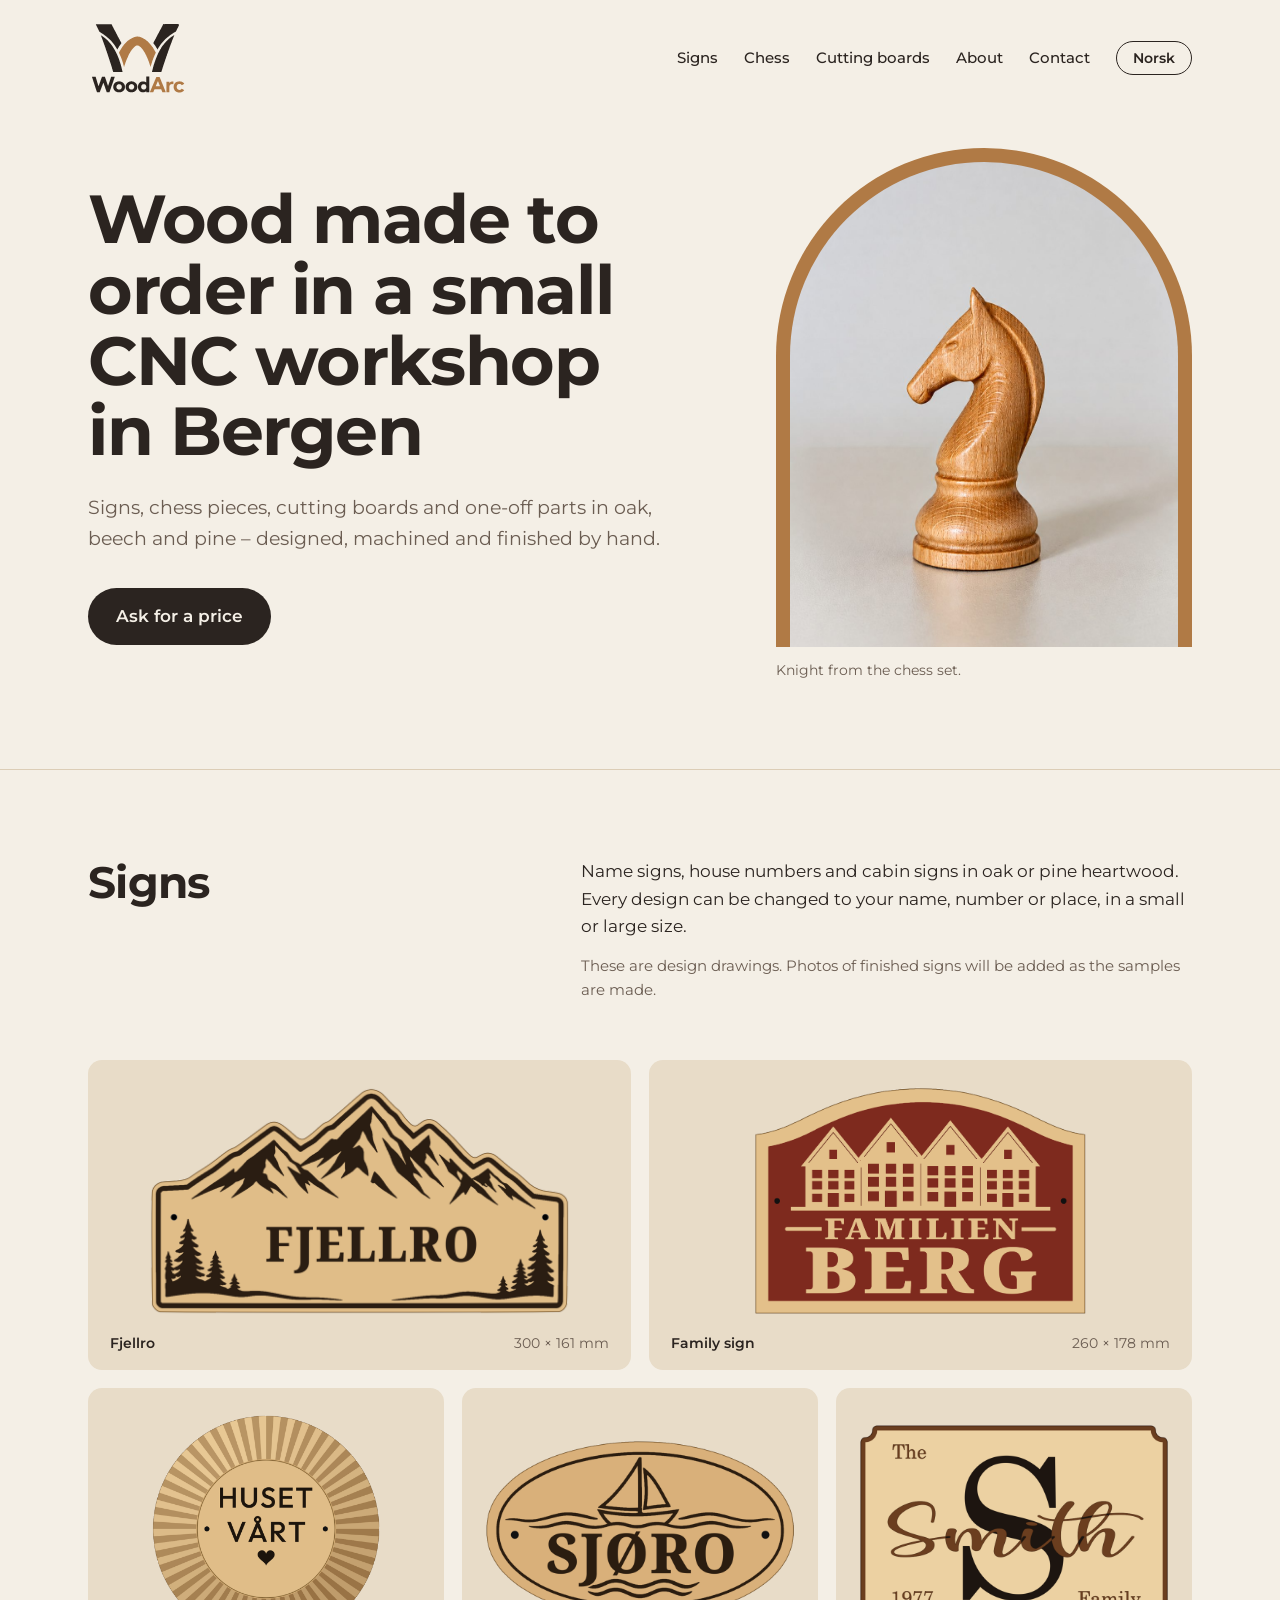
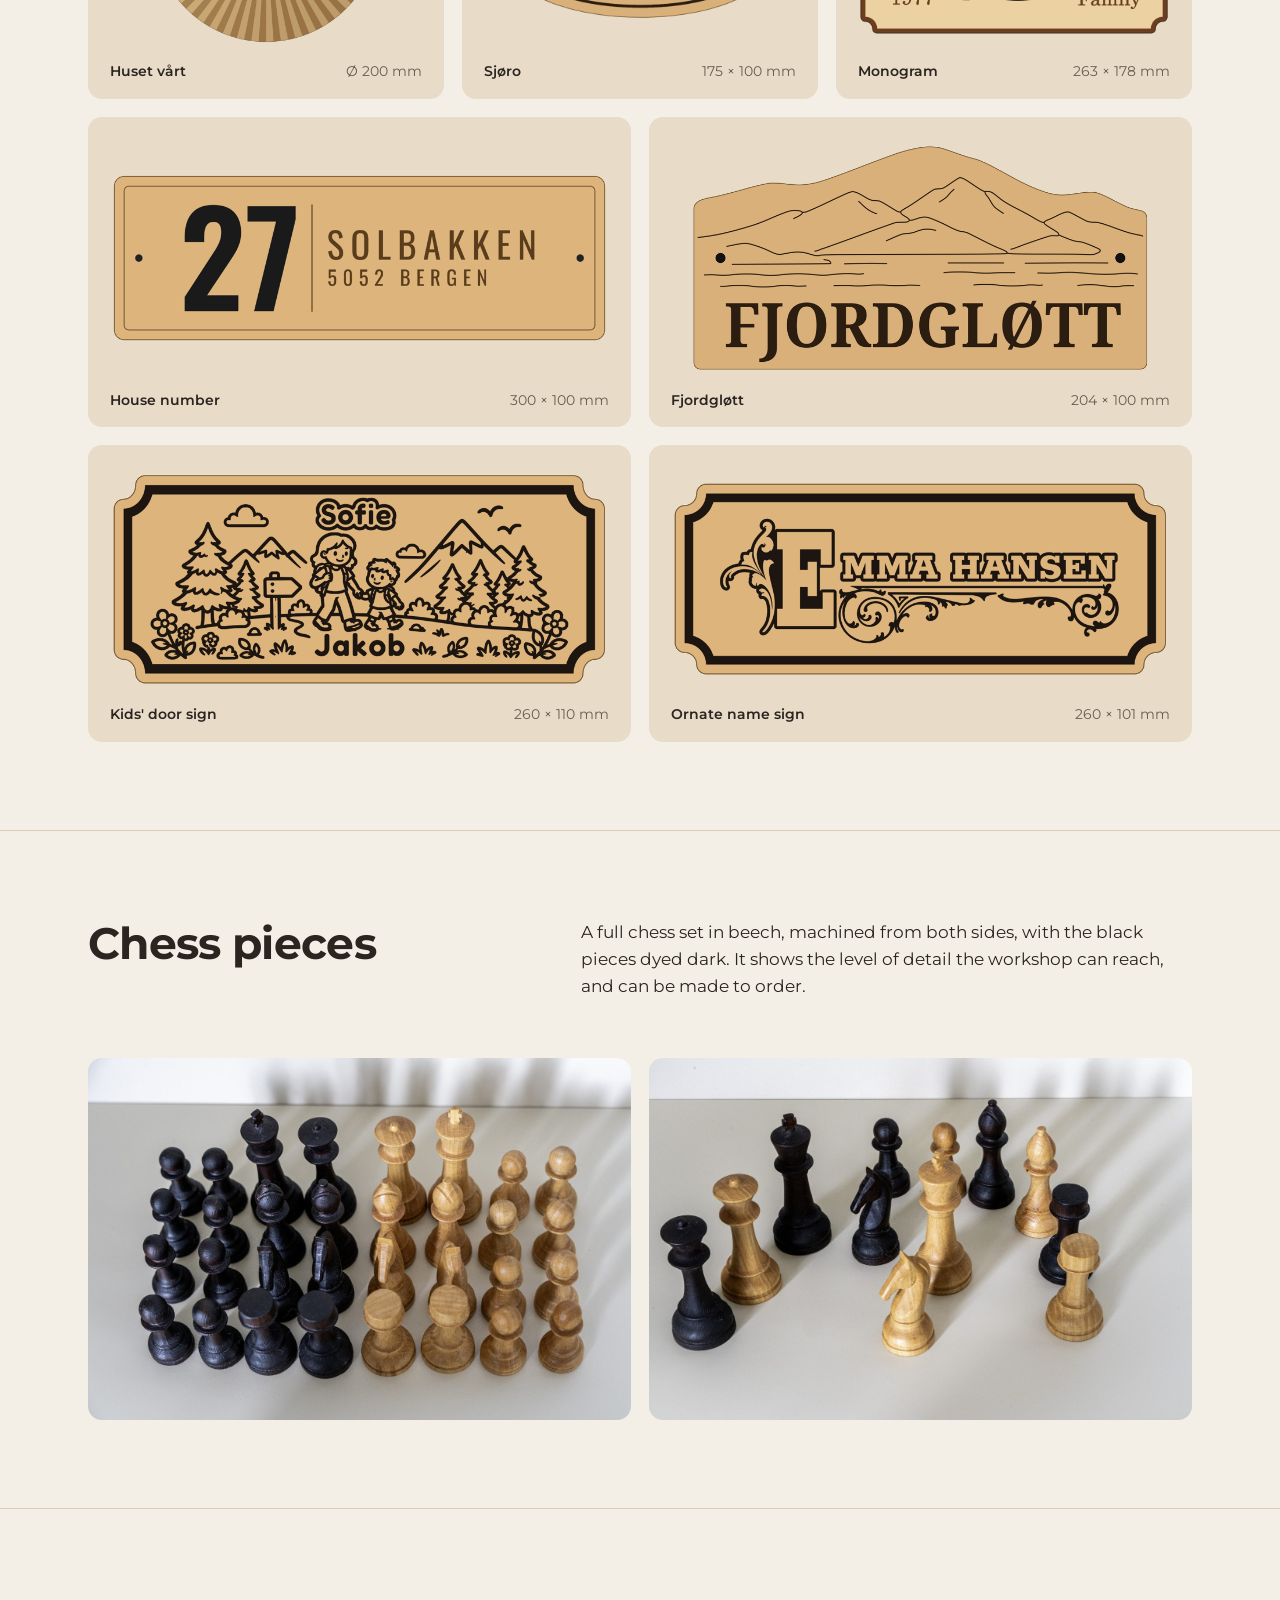
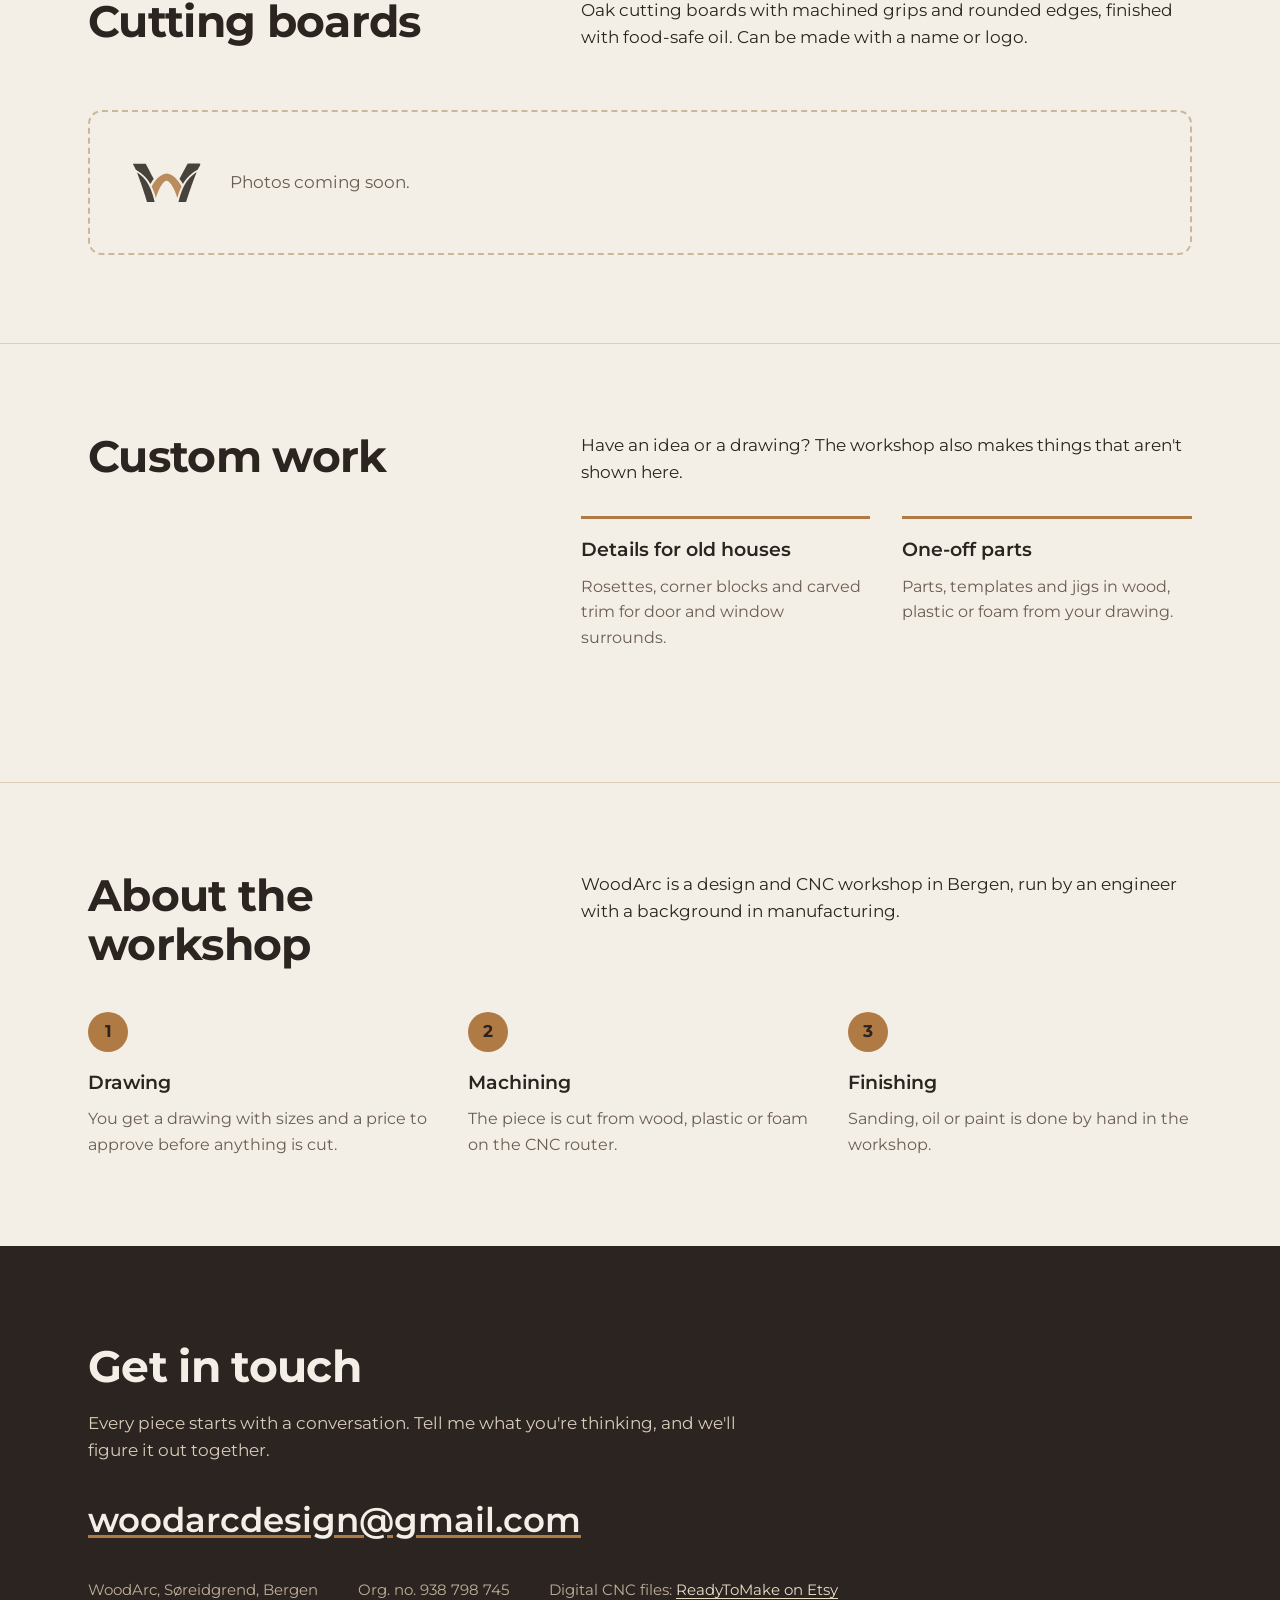
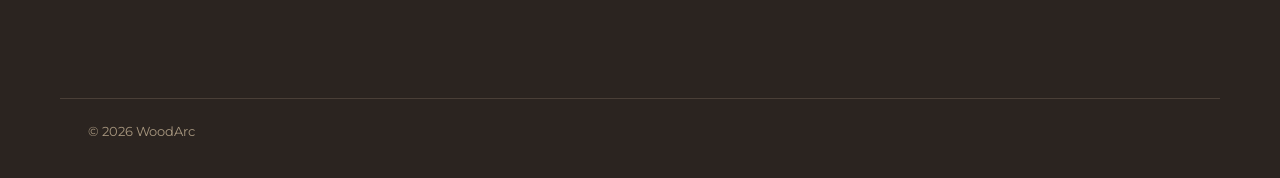
==== index.html @ 3cdbb5d6 "Add files via upload" ====
<!doctype html>
<html lang="nb" data-lang="nb">
<head>
<meta charset="utf-8">
<meta name="viewport" content="width=device-width,initial-scale=1">
<title>WoodArc – CNC-fresing og treprodukter i Bergen</title>
<meta name="description" content="WoodArc lager skilt, sjakkbrikker, skjærefjøler og spesialtilpassede deler i tre med CNC-fres i Bergen.">
<meta property="og:title" content="WoodArc – CNC-fresing og treprodukter i Bergen">
<meta property="og:description" content="Skilt, sjakkbrikker, skjærefjøler og spesialdeler i tre, laget på bestilling i Bergen.">
<meta property="og:image" content="https://woodarc.no/img/chess-full-set.jpg">
<meta property="og:url" content="https://woodarc.no/">
<meta property="og:type" content="website">
<link rel="icon" href="img/symbol.svg" type="image/svg+xml">
<style>
@font-face{font-family:Montserrat;src:url(fonts/montserrat-latin-400-normal.woff2) format("woff2");font-weight:400;font-display:swap}
@font-face{font-family:Montserrat;src:url(fonts/montserrat-latin-500-normal.woff2) format("woff2");font-weight:500;font-display:swap}
@font-face{font-family:Montserrat;src:url(fonts/montserrat-latin-600-normal.woff2) format("woff2");font-weight:600;font-display:swap}
@font-face{font-family:Montserrat;src:url(fonts/montserrat-latin-700-normal.woff2) format("woff2");font-weight:700;font-display:swap}

:root{
  --walnut:#2B2420;   /* brand dark brown – text, dark bands */
  --oak:#B07A45;      /* brand oak – accent */
  --cream:#F4EFE6;    /* brand cream – page */
  --sawdust:#E8DCC8;  /* panels behind design drawings */
  --fjord:#34505E;    /* links, secondary */
  --muted:#6B5D52;
  --measure:62ch;
}
*{box-sizing:border-box}
html{scroll-behavior:smooth}
@media (prefers-reduced-motion:reduce){html{scroll-behavior:auto}*{animation:none!important;transition:none!important}}
body{margin:0;background:var(--cream);color:var(--walnut);font:400 17px/1.6 Montserrat,system-ui,sans-serif;-webkit-font-smoothing:antialiased}
img{max-width:100%;display:block}
a{color:var(--fjord);text-underline-offset:3px}
a:hover{color:var(--walnut)}
:focus-visible{outline:3px solid var(--oak);outline-offset:3px;border-radius:4px}

/* language switching */
html[data-lang="nb"] [lang="en"],html[data-lang="en"] [lang="nb"]{display:none!important}

.wrap{max-width:1160px;margin:0 auto;padding:0 28px}

/* header */
.top{display:flex;align-items:center;justify-content:space-between;padding:22px 0}
.brand img{height:72px;width:auto}
.top nav{display:flex;align-items:center;gap:26px;font-weight:500;font-size:15px}
.top nav a{color:var(--walnut);text-decoration:none}
.top nav a:hover{color:var(--oak)}
.langbtn{font:600 14px Montserrat,sans-serif;color:var(--walnut);background:transparent;border:1.5px solid var(--walnut);border-radius:999px;padding:7px 16px;cursor:pointer}
.langbtn:hover{background:var(--walnut);color:var(--cream)}
@media (max-width:760px){.top nav a{display:none}.brand img{height:56px}}

/* hero: the one bold move – an oak arch framing the work */
.hero{display:grid;grid-template-columns:1.2fr .8fr;gap:64px;align-items:center;padding:32px 0 88px}
.hero h1{font-weight:700;font-size:clamp(38px,5.4vw,68px);line-height:1.04;letter-spacing:-.02em;margin:0 0 26px;max-width:12ch}
.hero p{font-size:19px;color:var(--muted);max-width:44ch;margin:0 0 34px}
.btn{display:inline-block;background:var(--walnut);color:var(--cream);text-decoration:none;font-weight:600;padding:15px 28px;border-radius:999px}
.btn:hover{background:var(--oak);color:var(--walnut)}
.arch{position:relative;padding:14px 14px 0;background:var(--oak);border-radius:999px 999px 0 0}
.arch img{border-radius:999px 999px 0 0;aspect-ratio:4/5;object-fit:cover;width:100%;height:auto;object-position:45% 60%}
.hero-cap{font-size:14px;color:var(--muted);margin-top:12px}
@media (max-width:860px){.hero{grid-template-columns:1fr;gap:36px;padding-bottom:64px}.arch{max-width:420px}}

/* sections */
section{padding:88px 0;border-top:1px solid #DCCDB6}
.intro{display:grid;grid-template-columns:1fr 1.4fr;gap:56px;margin-bottom:44px;align-items:start}
h2{font-weight:700;font-size:clamp(30px,3.6vw,44px);line-height:1.1;letter-spacing:-.015em;margin:0}
.intro p{margin:0 0 14px;max-width:var(--measure)}
.note{font-size:15px;color:var(--muted)}
@media (max-width:860px){.intro{grid-template-columns:1fr;gap:16px}}

/* signs: design drawings on sawdust panels, sized by their real proportions */
.signs{display:grid;grid-template-columns:repeat(6,1fr);gap:18px}
.signs figure{margin:0;background:var(--sawdust);border-radius:14px;padding:26px 22px 16px;display:flex;flex-direction:column}
.signs figure img{margin:auto;max-height:230px;object-fit:contain}
.signs figcaption{margin-top:16px;font-size:14px;display:flex;justify-content:space-between;gap:10px;color:var(--muted)}
.signs figcaption b{color:var(--walnut);font-weight:600}
.s-wide{grid-column:span 3}.s-std{grid-column:span 2}
@media (max-width:900px){.signs{grid-template-columns:repeat(2,1fr)}.s-wide,.s-std{grid-column:span 1}.signs .s-full{grid-column:span 2}}
@media (max-width:560px){.signs{grid-template-columns:1fr}.signs figure,.signs .s-full{grid-column:span 1}}

/* chess */
.chess{display:grid;grid-template-columns:1fr 1fr;gap:18px}
.chess img{border-radius:14px;width:100%;height:auto;aspect-ratio:3/2;object-fit:cover}
.chess .tall{grid-row:span 2}
@media (max-width:760px){.chess{grid-template-columns:1fr}.chess .tall{grid-row:auto}}

/* boards placeholder */
.pending{border:2px dashed #CBB89B;border-radius:14px;padding:40px;display:flex;gap:28px;align-items:center;color:var(--muted)}
.pending img{width:72px;opacity:.85}

/* custom work */
.work{display:grid;grid-template-columns:repeat(2,1fr);gap:32px;margin-top:30px}
.work h3{font-size:19px;font-weight:600;margin:0 0 8px;padding-top:16px;border-top:3px solid var(--oak)}
.work p{margin:0;color:var(--muted);font-size:16px}
@media (max-width:560px){.work{grid-template-columns:1fr;gap:26px}}

.steps{list-style:none;margin:0;padding:0;display:grid;grid-template-columns:repeat(3,1fr);gap:36px;counter-reset:st}
.steps li{counter-increment:st;position:relative;padding-top:56px}
.steps li::before{content:counter(st);position:absolute;top:0;left:0;width:40px;height:40px;border-radius:50%;background:var(--oak);color:var(--walnut);font-weight:700;display:grid;place-items:center}
.steps h3{font-size:19px;font-weight:600;margin:0 0 8px}
.steps p{margin:0;color:var(--muted);font-size:16px}
@media (max-width:860px){.steps{grid-template-columns:1fr;gap:28px}}
/* contact band */
.contact{background:var(--walnut);color:var(--cream);border:0;padding:96px 0}
.contact h2{color:var(--cream);margin-bottom:20px}
.contact p{max-width:var(--measure);color:#D9CCBA}
.contact .mail{display:inline-block;font-weight:600;font-size:clamp(22px,3vw,34px);color:var(--cream);text-decoration-color:var(--oak);text-decoration-thickness:3px;margin:12px 0 30px;word-break:break-word}
.contact .mail:hover{color:var(--oak)}
.facts{display:flex;flex-wrap:wrap;gap:12px 40px;font-size:15px;color:#BFAF99}
.facts a{color:#E9DCC7}
footer{background:var(--walnut);color:#A8977F;font-size:13px;padding:0 0 36px}
footer .wrap{border-top:1px solid #4A3F37;padding-top:22px}
</style>
</head>
<body>
<div class="wrap">
  <header class="top">
    <a class="brand" href="#" aria-label="WoodArc"><img src="img/logo.svg" alt="WoodArc"></a>
    <nav aria-label="Hovedmeny">
      <a href="#skilt"><span lang="nb">Skilt</span><span lang="en">Signs</span></a>
      <a href="#sjakk"><span lang="nb">Sjakk</span><span lang="en">Chess</span></a>
      <a href="#fjoler"><span lang="nb">Skjærefjøler</span><span lang="en">Cutting boards</span></a>
      <a href="#om"><span lang="nb">Om</span><span lang="en">About</span></a>
      <a href="#kontakt"><span lang="nb">Kontakt</span><span lang="en">Contact</span></a>
      <button class="langbtn" id="langbtn" type="button" aria-label="Switch language / Bytt språk"><span lang="nb">English</span><span lang="en">Norsk</span></button>
    </nav>
  </header>

  <main>
  <div class="hero">
    <div>
      <h1><span lang="nb">Treprodukter fra et lite CNC-verksted i Bergen</span><span lang="en">Wood made to order in a small CNC workshop in Bergen</span></h1>
      <p><span lang="nb">Skilt, sjakkbrikker, skjærefjøler og spesialdeler i eik, bøk og furu – tegnet, frest og ferdigbehandlet for hånd.</span><span lang="en">Signs, chess pieces, cutting boards and one-off parts in oak, beech and pine – designed, machined and finished by hand.</span></p>
      <a class="btn" href="#kontakt"><span lang="nb">Be om pris</span><span lang="en">Ask for a price</span></a>
    </div>
    <div>
      <div class="arch"><img src="img/chess-king.jpg" alt="Springer i bøk, frest på CNC" width="933" height="1400"></div>
      <div class="hero-cap"><span lang="nb">Springer fra sjakksettet.</span><span lang="en">Knight from the chess set.</span></div>
    </div>
  </div>
  </main>
</div>

<section id="skilt">
  <div class="wrap">
    <div class="intro">
      <h2><span lang="nb">Skilt</span><span lang="en">Signs</span></h2>
      <div>
        <p><span lang="nb">Navneskilt, husnummer og hytteskilt i eik eller malmfuru. Alle designene kan tilpasses med ditt navn, nummer eller sted, i liten eller stor størrelse.</span><span lang="en">Name signs, house numbers and cabin signs in oak or pine heartwood. Every design can be changed to your name, number or place, in a small or large size.</span></p>
        <p class="note"><span lang="nb">Dette er designtegninger. Bilder av ferdige skilt kommer etter hvert som prøvene blir laget.</span><span lang="en">These are design drawings. Photos of finished signs will be added as the samples are made.</span></p>
      </div>
    </div>
    <div class="signs">
      <figure class="s-wide"><img src="img/sign-fjellro.png" alt="Hytteskilt Fjellro med fjell og grantrær" loading="lazy"><figcaption><b>Fjellro</b><span>300 × 161 mm</span></figcaption></figure>
      <figure class="s-wide"><img src="img/sign-familien-berg.png" alt="Familieskilt med Bryggen-hus" loading="lazy"><figcaption><b><span lang="nb">Familien Berg</span><span lang="en">Family sign</span></b><span>260 × 178 mm</span></figcaption></figure>
      <figure class="s-std"><img src="img/sign-huset-vart.png" alt="Rundt skilt Huset vårt" loading="lazy"><figcaption><b>Huset vårt</b><span>Ø 200 mm</span></figcaption></figure>
      <figure class="s-std"><img src="img/sign-sjoro.png" alt="Ovalt skilt Sjøro med seilbåt" loading="lazy"><figcaption><b>Sjøro</b><span>175 × 100 mm</span></figcaption></figure>
      <figure class="s-std"><img src="img/sign-monogram.png" alt="Familieskilt med monogram" loading="lazy"><figcaption><b>Monogram</b><span>263 × 178 mm</span></figcaption></figure>
      <figure class="s-wide"><img src="img/sign-house-number.png" alt="Husnummerskilt 27 Solbakken" loading="lazy"><figcaption><b><span lang="nb">Husnummer</span><span lang="en">House number</span></b><span>300 × 100 mm</span></figcaption></figure>
      <figure class="s-wide"><img src="img/sign-fjordglott.png" alt="Skilt Fjordgløtt med fjordlinjer" loading="lazy"><figcaption><b>Fjordgløtt</b><span>204 × 100 mm</span></figcaption></figure>
      <figure class="s-wide"><img src="img/sign-kids.png" alt="Dørskilt for barnerom med to navn" loading="lazy"><figcaption><b><span lang="nb">Barnerom</span><span lang="en">Kids' door sign</span></b><span>260 × 110 mm</span></figcaption></figure>
      <figure class="s-wide s-full"><img src="img/sign-ornate.png" alt="Navneskilt med ornamentert forbokstav" loading="lazy"><figcaption><b><span lang="nb">Navneskilt med ornament</span><span lang="en">Ornate name sign</span></b><span>260 × 101 mm</span></figcaption></figure>
    </div>
  </div>
</section>

<section id="sjakk">
  <div class="wrap">
    <div class="intro">
      <h2><span lang="nb">Sjakkbrikker</span><span lang="en">Chess pieces</span></h2>
      <div>
        <p><span lang="nb">Et komplett sjakksett i bøk, frest fra begge sider og beiset mørkt for de svarte brikkene. Settet viser hvor fine detaljer verkstedet klarer – og kan lages på bestilling.</span><span lang="en">A full chess set in beech, machined from both sides, with the black pieces dyed dark. It shows the level of detail the workshop can reach, and can be made to order.</span></p>
      </div>
    </div>
    <div class="chess">
      <img src="img/chess-full-set.jpg" alt="Komplett sjakksett i lys og mørk bøk" loading="lazy" width="1400" height="933">
      <img src="img/chess-mixed.jpg" alt="Utvalg av sjakkbrikker i lys og mørk bøk" loading="lazy" width="1400" height="933">
    </div>
  </div>
</section>

<section id="fjoler">
  <div class="wrap">
    <div class="intro">
      <h2><span lang="nb">Skjærefjøler</span><span lang="en">Cutting boards</span></h2>
      <div>
        <p><span lang="nb">Skjærefjøler i eik med frest grep og avrundede kanter, behandlet med matsikker olje. Kan lages med navn eller logo.</span><span lang="en">Oak cutting boards with machined grips and rounded edges, finished with food-safe oil. Can be made with a name or logo.</span></p>
      </div>
    </div>
    <div class="pending">
      <img src="img/symbol.svg" alt="">
      <p><span lang="nb">Bilder kommer snart.</span><span lang="en">Photos coming soon.</span></p>
    </div>
  </div>
</section>

<section id="spesial">
  <div class="wrap">
    <div class="intro">
      <h2><span lang="nb">Spesialbestillinger</span><span lang="en">Custom work</span></h2>
      <div><p><span lang="nb">Har du en idé eller en tegning? Verkstedet lager også ting som ikke står her.</span><span lang="en">Have an idea or a drawing? The workshop also makes things that aren't shown here.</span></p>
    <div class="work">
      <div><h3><span lang="nb">Detaljer til gamle hus</span><span lang="en">Details for old houses</span></h3><p><span lang="nb">Rosetter, hjørneklosser og utskårne lister til dør- og vindusomramminger.</span><span lang="en">Rosettes, corner blocks and carved trim for door and window surrounds.</span></p></div>
      <div><h3><span lang="nb">Enkeltdeler</span><span lang="en">One-off parts</span></h3><p><span lang="nb">Deler, maler og jigger i tre, plast eller skum etter din tegning.</span><span lang="en">Parts, templates and jigs in wood, plastic or foam from your drawing.</span></p></div>
      </div>
      </div>
    </div>
  </div>
</section>

<section id="om">
  <div class="wrap">
    <div class="intro">
      <h2><span lang="nb">Om verkstedet</span><span lang="en">About the workshop</span></h2>
      <div>
        <p><span lang="nb">WoodArc er et design- og CNC-verksted i Bergen, drevet av en ingeniør med bakgrunn fra produksjon.</span><span lang="en">WoodArc is a design and CNC workshop in Bergen, run by an engineer with a background in manufacturing.</span></p>
      </div>
    </div>
    <ol class="steps">
      <li><h3><span lang="nb">Tegning</span><span lang="en">Drawing</span></h3><p><span lang="nb">Du får en tegning med mål og pris som du godkjenner før noe blir frest.</span><span lang="en">You get a drawing with sizes and a price to approve before anything is cut.</span></p></li>
      <li><h3><span lang="nb">Fresing</span><span lang="en">Machining</span></h3><p><span lang="nb">Delen freses ut av tre, plast eller skum på CNC-fresen.</span><span lang="en">The piece is cut from wood, plastic or foam on the CNC router.</span></p></li>
      <li><h3><span lang="nb">Overflate</span><span lang="en">Finishing</span></h3><p><span lang="nb">Pussing, olje eller maling gjøres for hånd i verkstedet.</span><span lang="en">Sanding, oil or paint is done by hand in the workshop.</span></p></li>
    </ol>
  </div>
</section>

<section class="contact" id="kontakt">
  <div class="wrap">
    <h2><span lang="nb">Ta kontakt</span><span lang="en">Get in touch</span></h2>
    <p><span lang="nb">Alt starter med en prat. Fortell hva du tenker på, så finner vi ut av det sammen.</span><span lang="en">Every piece starts with a conversation. Tell me what you're thinking, and we'll figure it out together.</span></p>
    <a class="mail" href="mailto:woodarcdesign@gmail.com">woodarcdesign@gmail.com</a>
    <div class="facts">
      <span>WoodArc, Søreidgrend, Bergen</span>
      <span><span lang="nb">Org.nr.</span><span lang="en">Org. no.</span> 938 798 745</span>
      <span><span lang="nb">Digitale CNC-filer:</span><span lang="en">Digital CNC files:</span> <a href="https://www.etsy.com/shop/ReadyToMakeDesign"><span lang="nb">ReadyToMake på Etsy</span><span lang="en">ReadyToMake on Etsy</span></a></span>
    </div>
  </div>
</section>
<footer><div class="wrap">© 2026 WoodArc</div></footer>

<script>
(function(){
  var root=document.documentElement, key='woodarc-lang';
  function set(l){root.setAttribute('data-lang',l);root.setAttribute('lang',l);try{localStorage.setItem(key,l)}catch(e){}}
  var q=new URLSearchParams(location.search).get('lang'), saved=null;
  try{saved=localStorage.getItem(key)}catch(e){}
  var nav=(navigator.language||'').toLowerCase();
  var start=q||saved||(/^(nb|nn|no)/.test(nav)?'nb':'en');
  set(start==='en'?'en':'nb');
  document.getElementById('langbtn').addEventListener('click',function(){set(root.getAttribute('data-lang')==='nb'?'en':'nb')});
})();
</script>
</body>
</html>
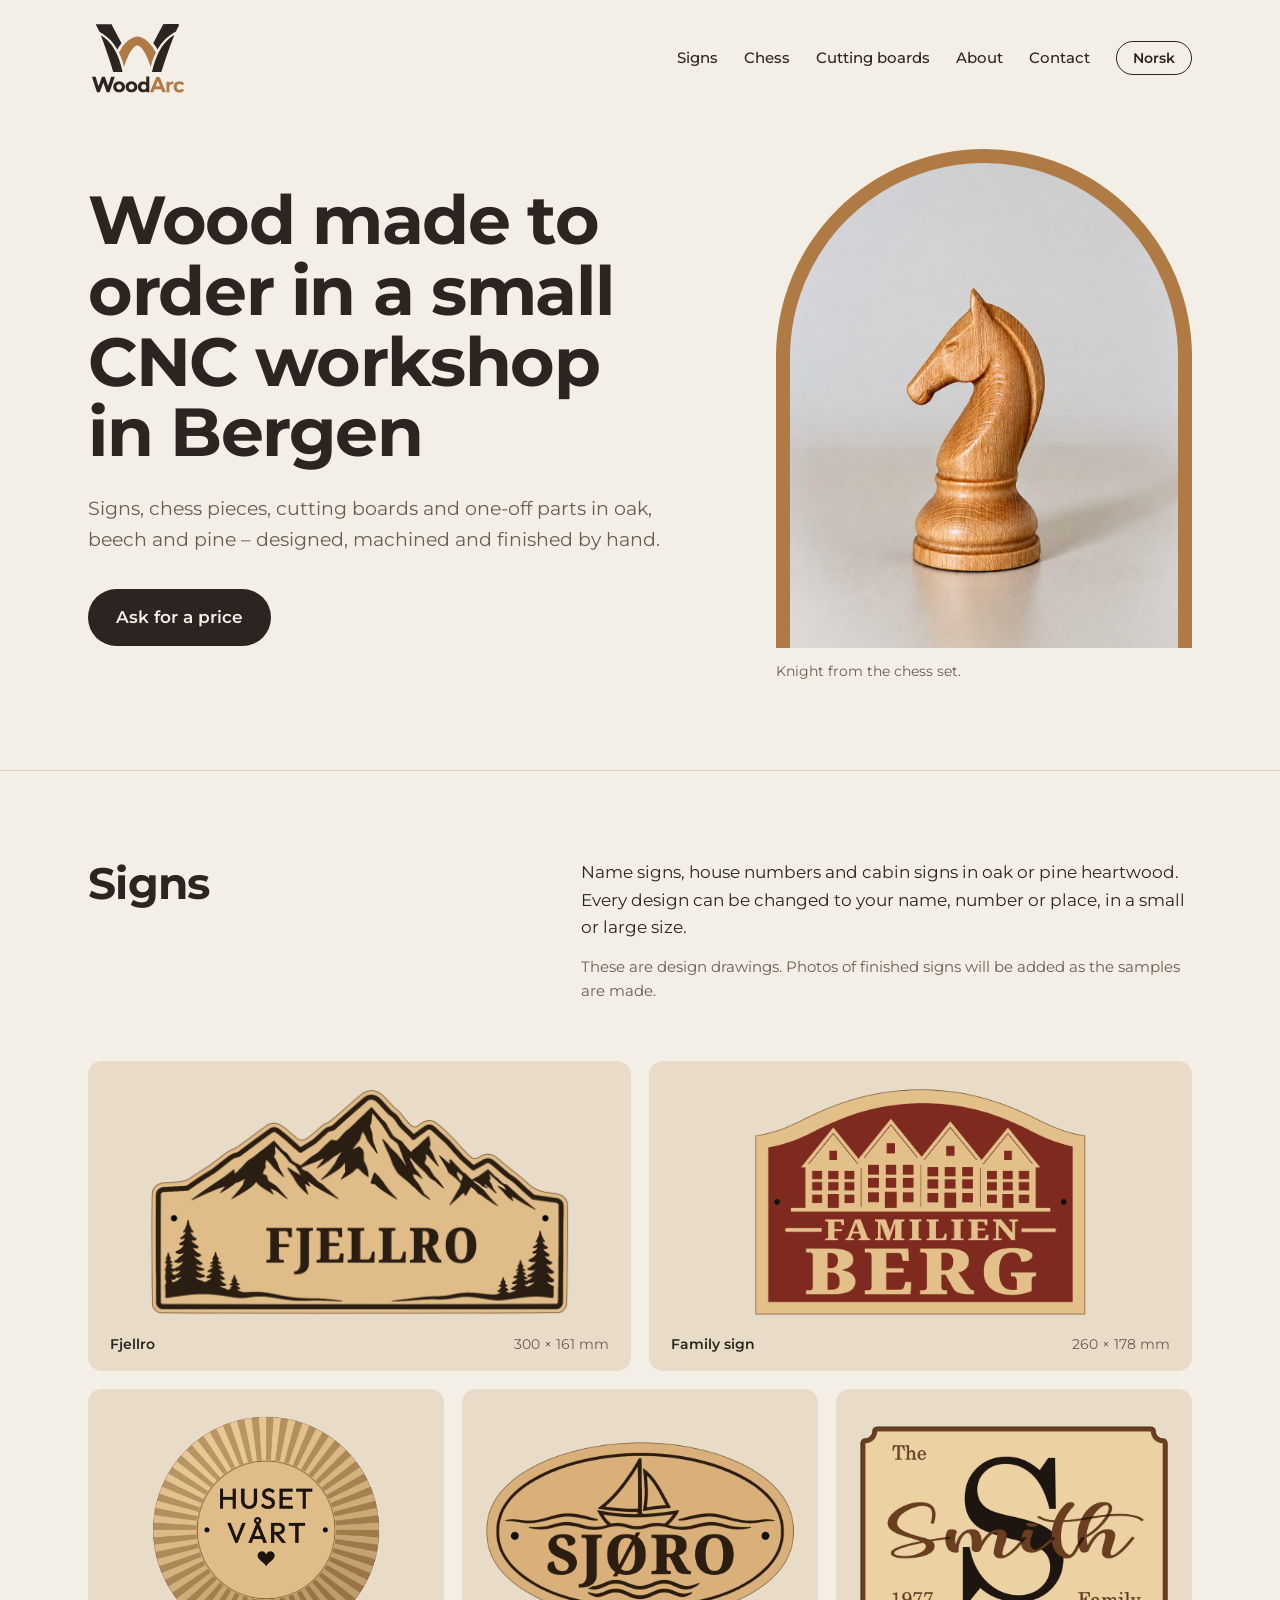
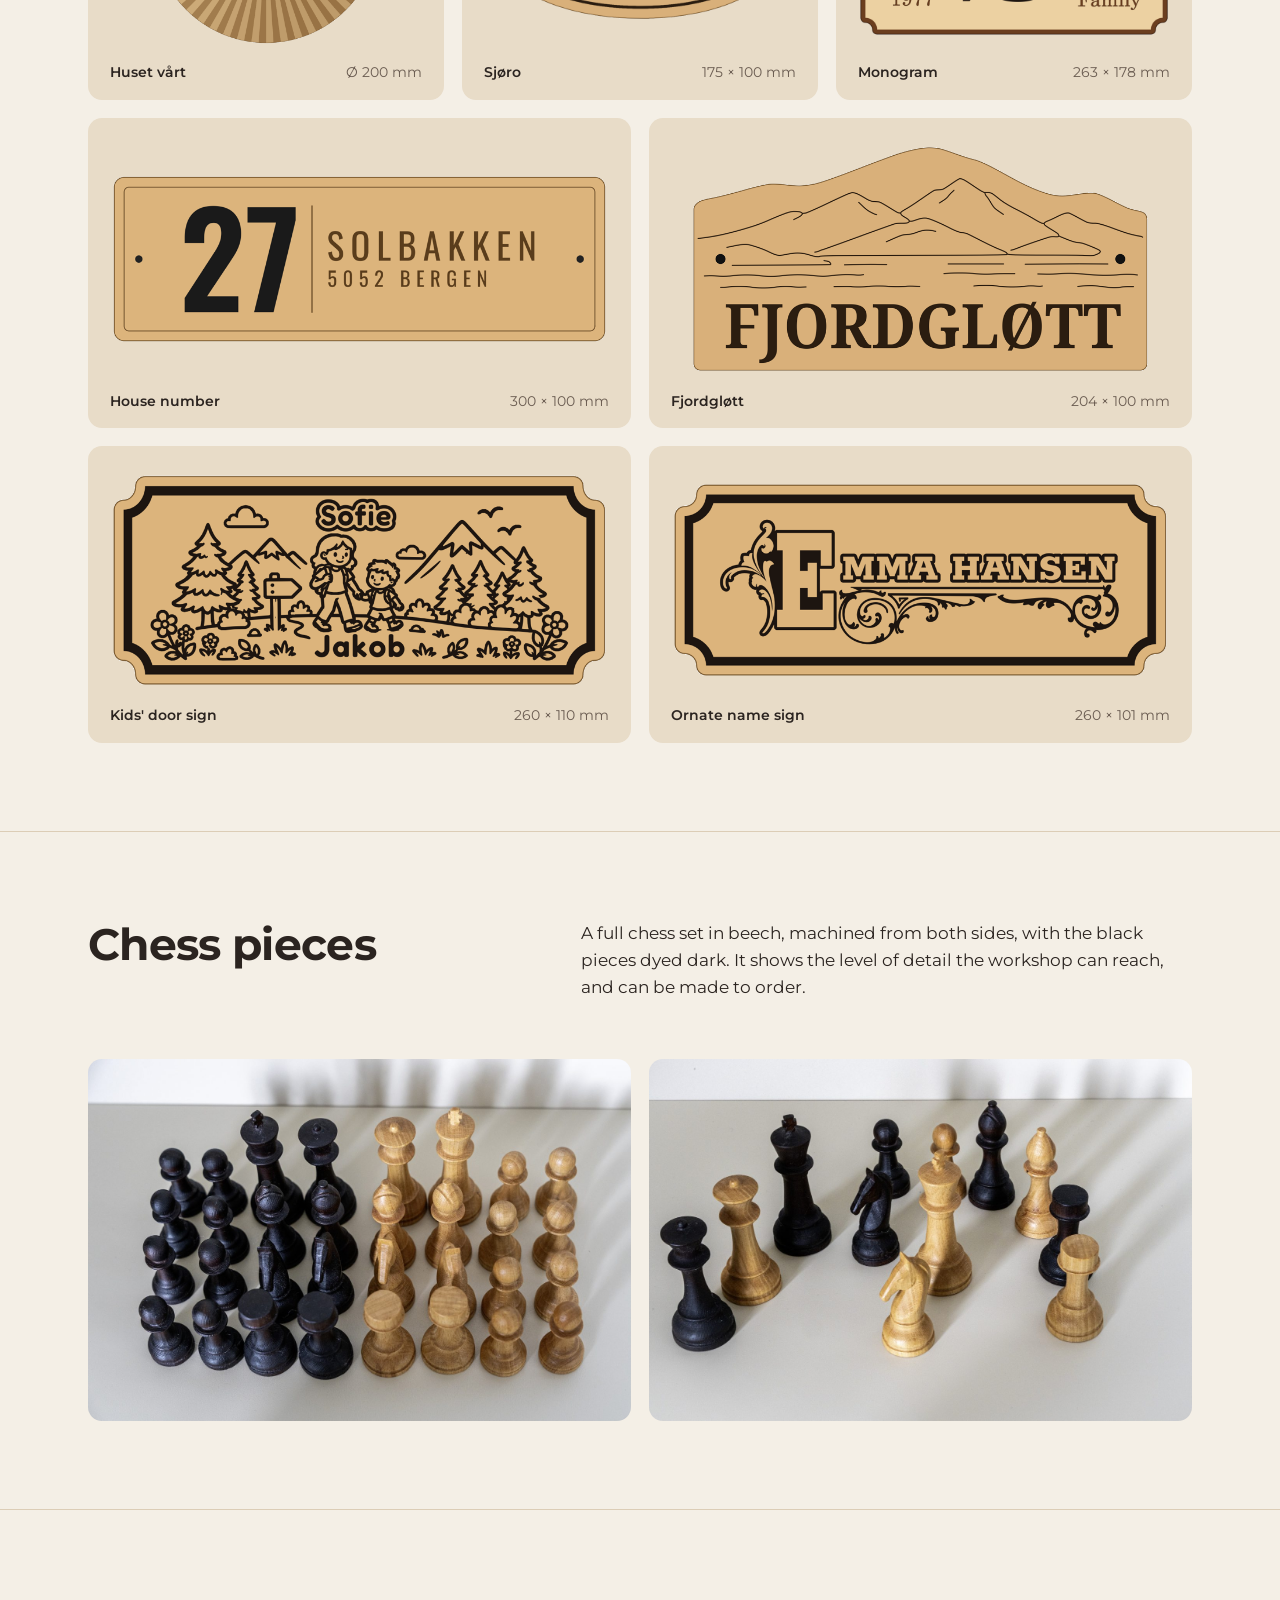
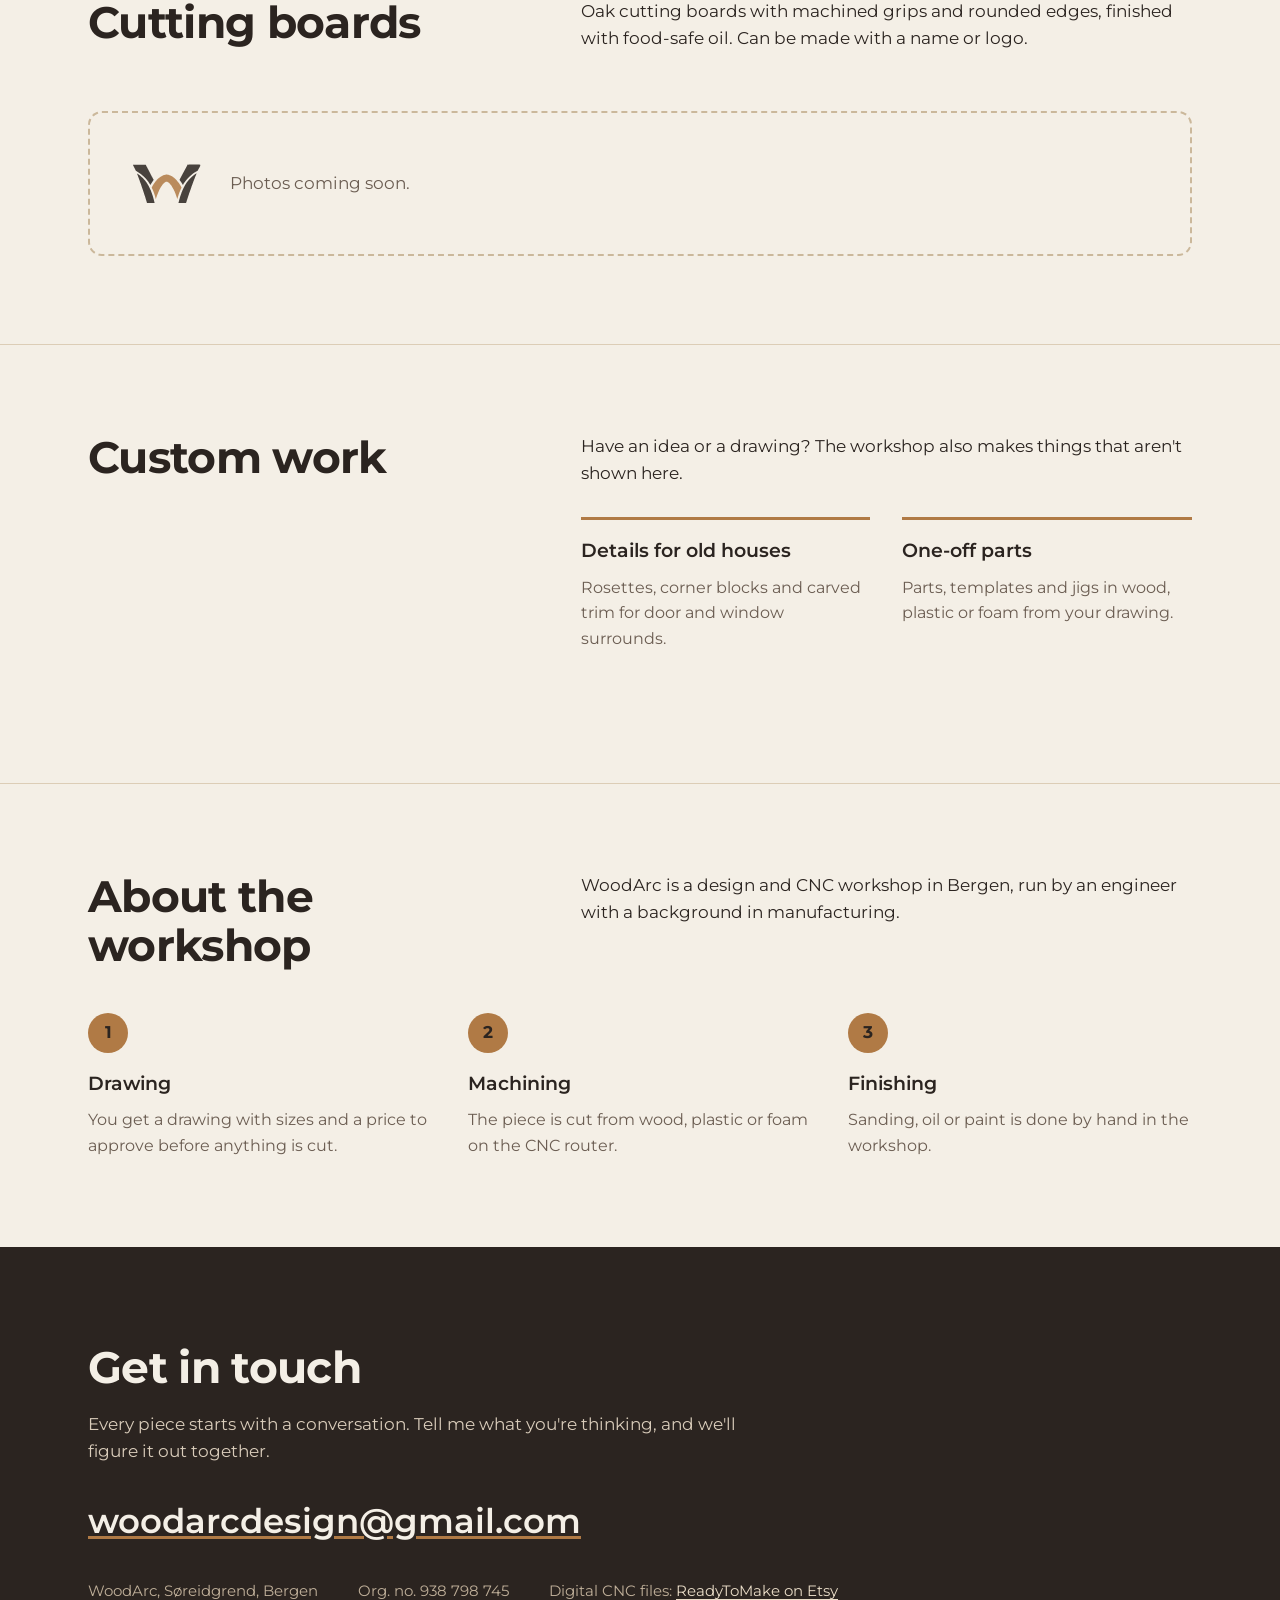
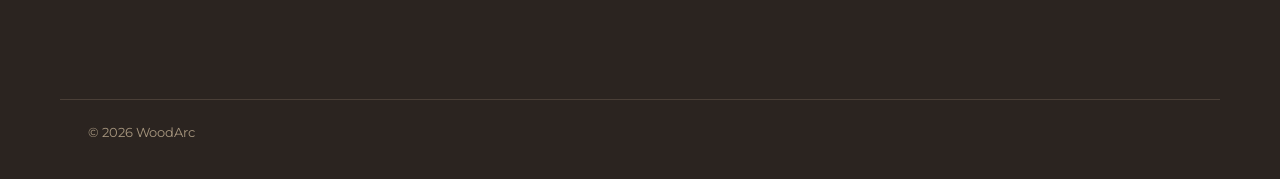
==== commit 0ed0667c: "Add files via upload" ====
--- a/index.html
+++ b/index.html
@@ -7,7 +7,7 @@
 <meta name="description" content="WoodArc lager skilt, sjakkbrikker, skjærefjøler og spesialtilpassede deler i tre med CNC-fres i Bergen.">
 <meta property="og:title" content="WoodArc – CNC-fresing og treprodukter i Bergen">
 <meta property="og:description" content="Skilt, sjakkbrikker, skjærefjøler og spesialdeler i tre, laget på bestilling i Bergen.">
-<meta property="og:image" content="https://woodarc.no/img/chess-full-set.jpg">
+<meta property="og:image" content="https://woodarc.no/img/og-image.jpg">
 <meta property="og:url" content="https://woodarc.no/">
 <meta property="og:type" content="website">
 <link rel="icon" href="img/symbol.svg" type="image/svg+xml">
@@ -41,14 +41,27 @@
 .wrap{max-width:1160px;margin:0 auto;padding:0 28px}
 
 /* header */
-.top{display:flex;align-items:center;justify-content:space-between;padding:22px 0}
-.brand img{height:72px;width:auto}
+.bar{position:sticky;top:0;z-index:50;background:var(--cream);border-bottom:1px solid transparent;transition:border-color .2s,box-shadow .2s}
+.bar.scrolled{border-bottom-color:var(--sawdust);box-shadow:0 6px 18px -14px rgba(43,36,32,.45)}
+.top{position:relative;display:flex;align-items:center;justify-content:space-between;padding:22px 28px;transition:padding .2s}
+.bar.scrolled .top{padding-top:10px;padding-bottom:10px}
+.brand img{height:72px;width:auto;transition:height .2s}
+.bar.scrolled .brand img{height:46px}
+section,main{scroll-margin-top:84px}
 .top nav{display:flex;align-items:center;gap:26px;font-weight:500;font-size:15px}
 .top nav a{color:var(--walnut);text-decoration:none}
 .top nav a:hover{color:var(--oak)}
 .langbtn{font:600 14px Montserrat,sans-serif;color:var(--walnut);background:transparent;border:1.5px solid var(--walnut);border-radius:999px;padding:7px 16px;cursor:pointer}
 .langbtn:hover{background:var(--walnut);color:var(--cream)}
-@media (max-width:760px){.top nav a{display:none}.brand img{height:56px}}
+@media (max-width:760px){
+  .top{flex-wrap:wrap;row-gap:8px}
+  .brand img{height:52px}.bar.scrolled .brand img{height:38px}
+  .top nav{order:3;width:100%;gap:16px;font-size:13.5px;overflow-x:auto;white-space:nowrap;scrollbar-width:none;padding-bottom:2px}
+  .top nav::-webkit-scrollbar{display:none}
+  .langbtn{position:absolute;right:28px;top:31px;transition:top .2s}
+  .bar.scrolled .langbtn{top:12px}
+  section,main{scroll-margin-top:110px}
+}
 
 /* hero: the one bold move – an oak arch framing the work */
 .hero{display:grid;grid-template-columns:1.2fr .8fr;gap:64px;align-items:center;padding:32px 0 88px}
@@ -114,8 +127,7 @@
 </style>
 </head>
 <body>
-<div class="wrap">
-  <header class="top">
+<header class="bar" id="bar"><div class="wrap top">
     <a class="brand" href="#" aria-label="WoodArc"><img src="img/logo.svg" alt="WoodArc"></a>
     <nav aria-label="Hovedmeny">
       <a href="#skilt"><span lang="nb">Skilt</span><span lang="en">Signs</span></a>
@@ -125,7 +137,8 @@
       <a href="#kontakt"><span lang="nb">Kontakt</span><span lang="en">Contact</span></a>
       <button class="langbtn" id="langbtn" type="button" aria-label="Switch language / Bytt språk"><span lang="nb">English</span><span lang="en">Norsk</span></button>
     </nav>
-  </header>
+  </div></header>
+<div class="wrap">
 
   <main>
   <div class="hero">
@@ -248,6 +261,9 @@
   var nav=(navigator.language||'').toLowerCase();
   var start=q||saved||(/^(nb|nn|no)/.test(nav)?'nb':'en');
   set(start==='en'?'en':'nb');
+  var bar=document.getElementById('bar');
+  function onScroll(){bar.classList.toggle('scrolled',window.scrollY>8)}
+  window.addEventListener('scroll',onScroll,{passive:true});onScroll();
   document.getElementById('langbtn').addEventListener('click',function(){set(root.getAttribute('data-lang')==='nb'?'en':'nb')});
 })();
 </script>
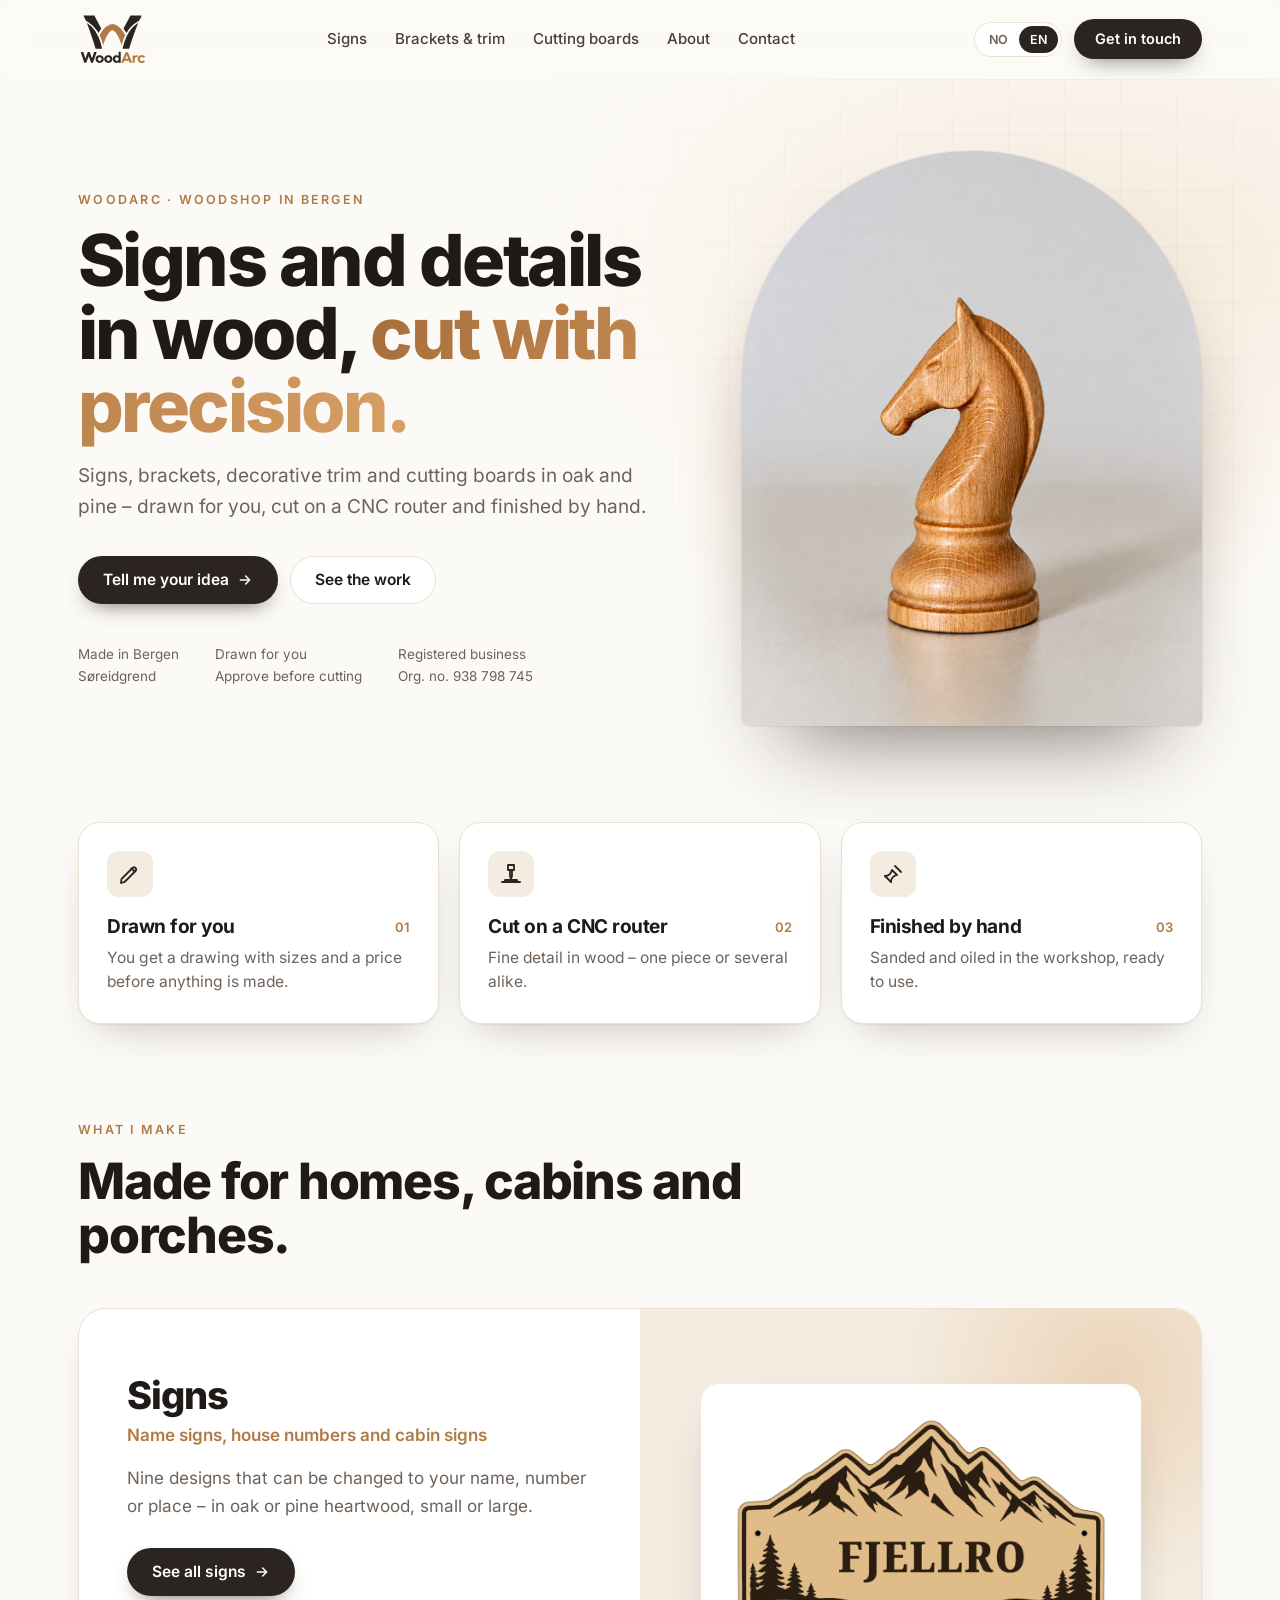
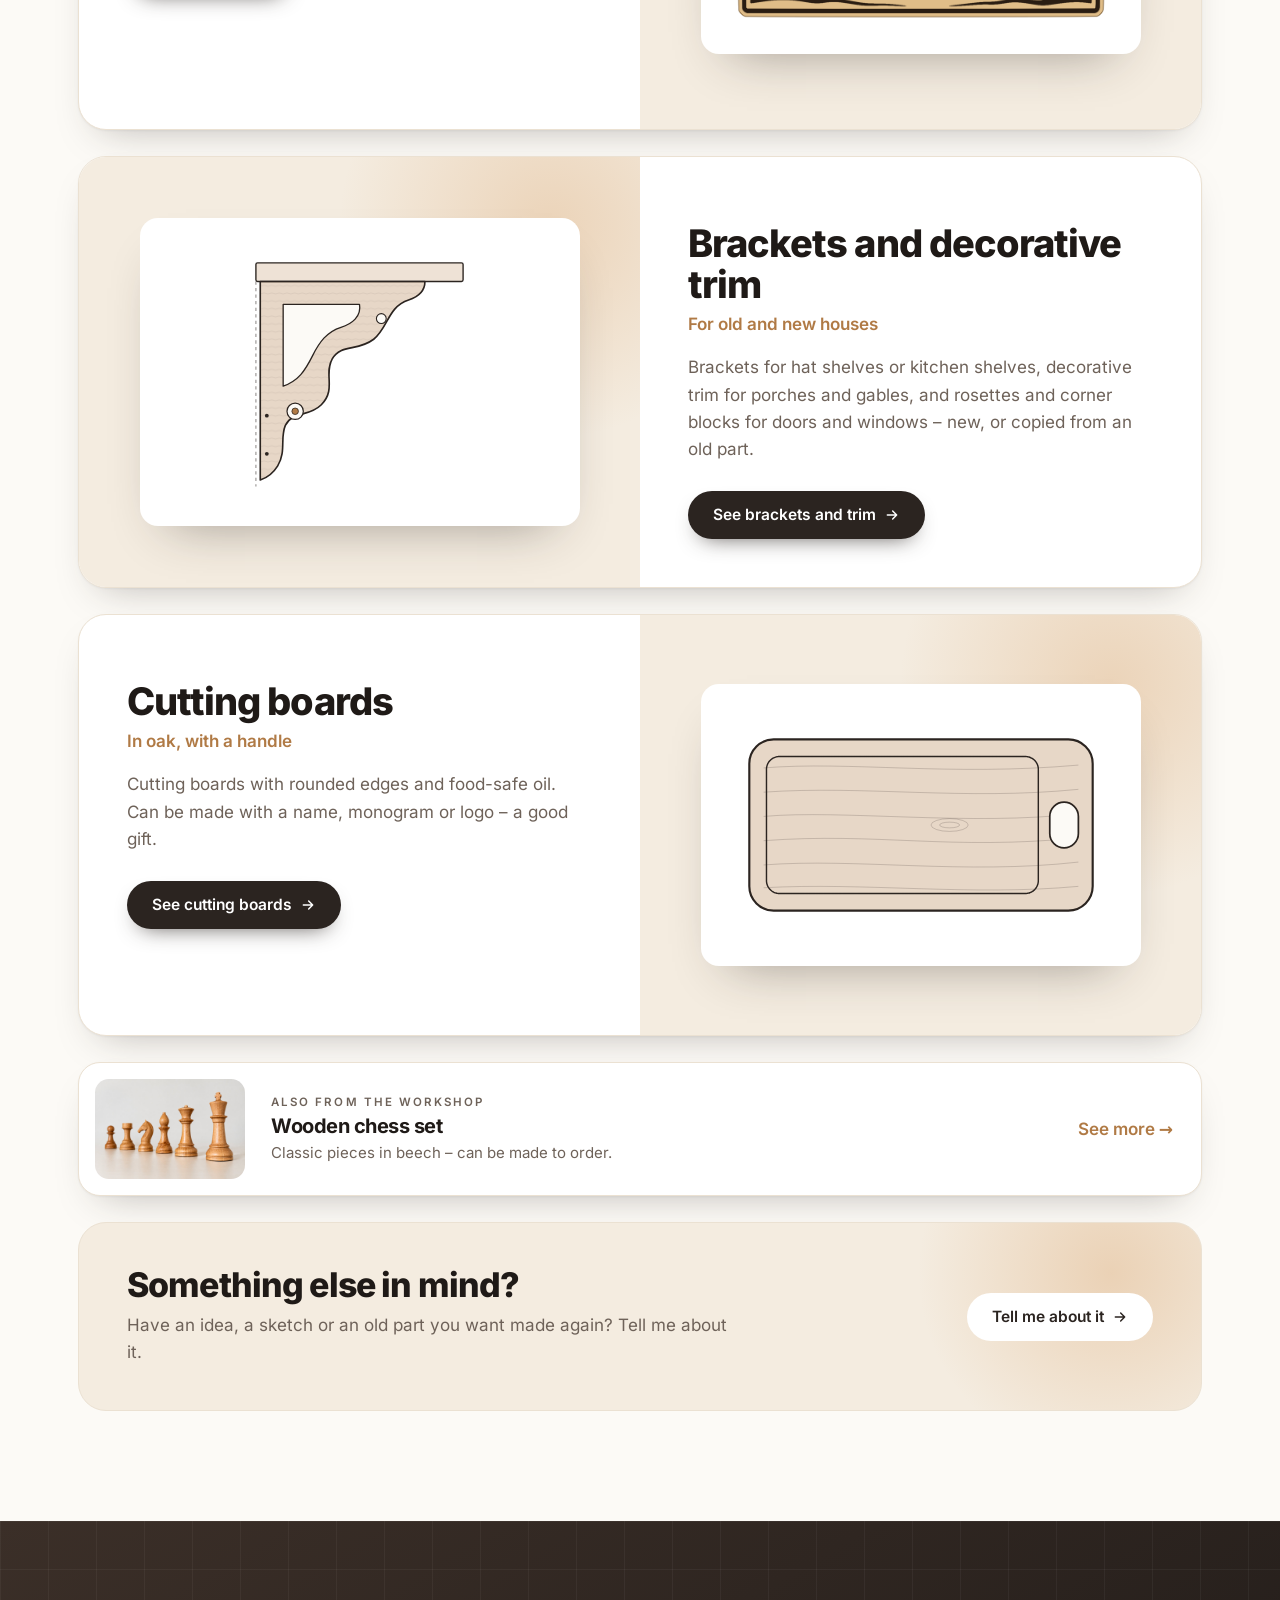
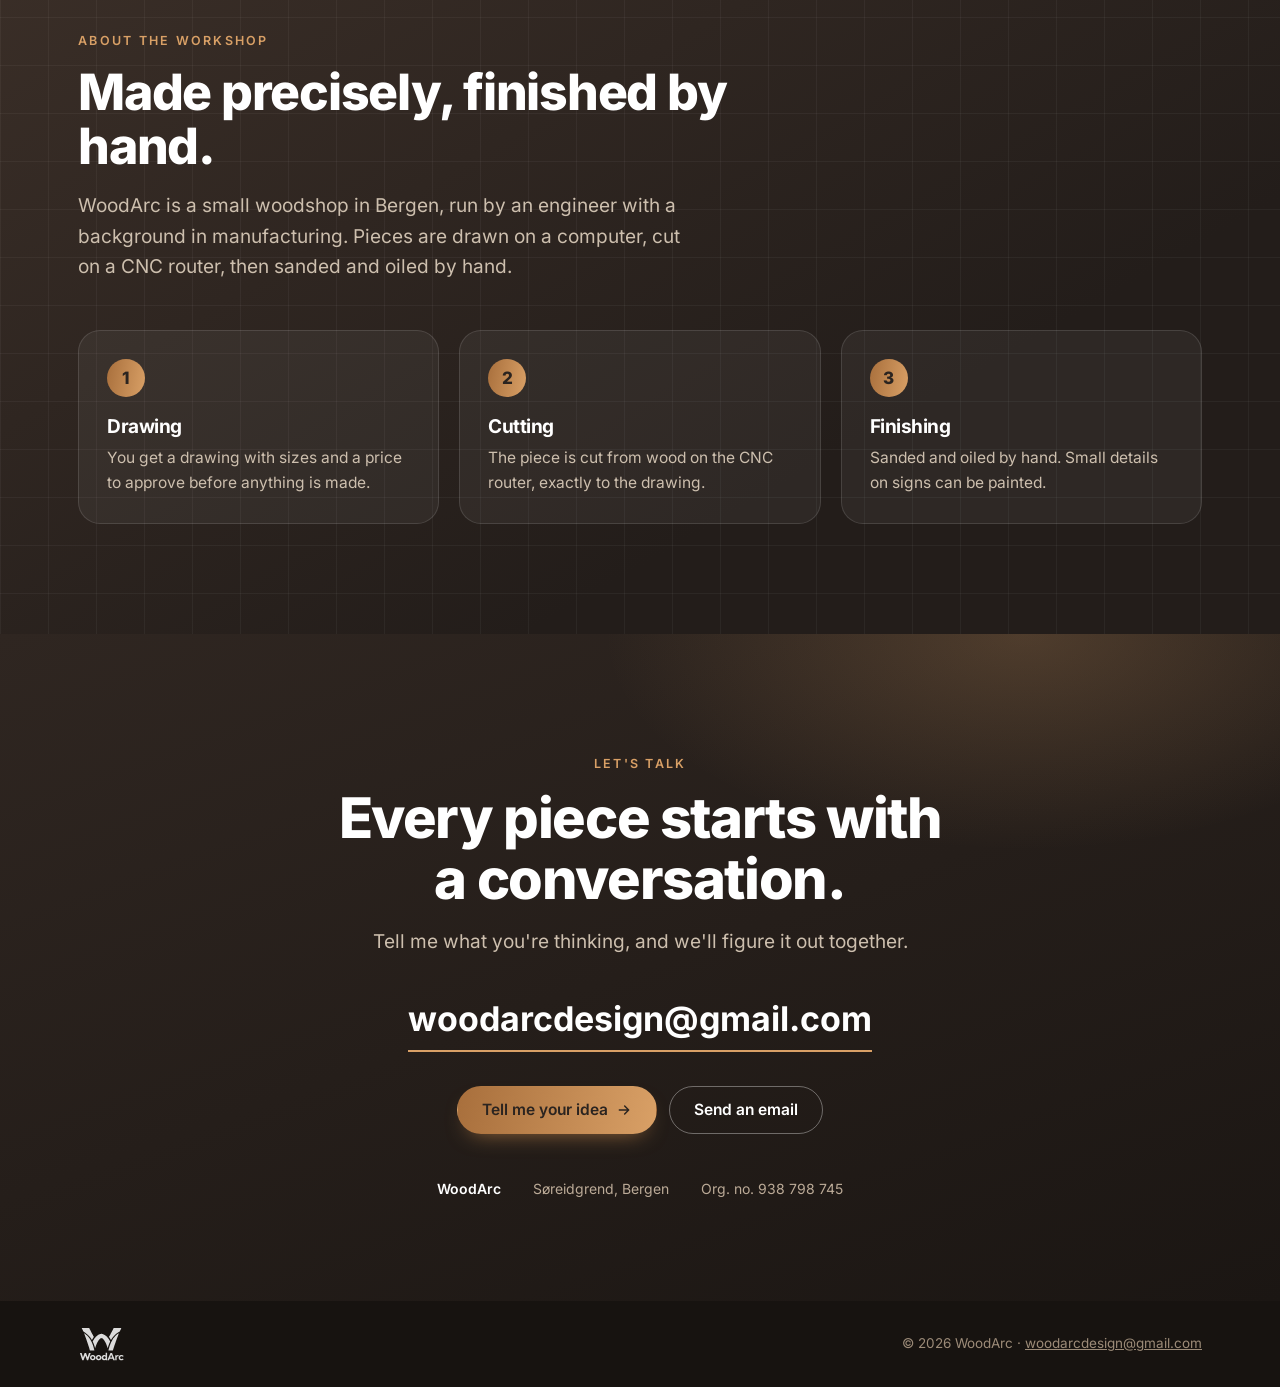
==== commit 68302b93: "Add files via upload" ====
--- a/index.html
+++ b/index.html
@@ -3,269 +3,142 @@
 <head>
 <meta charset="utf-8">
 <meta name="viewport" content="width=device-width,initial-scale=1">
-<title>WoodArc – CNC-fresing og treprodukter i Bergen</title>
-<meta name="description" content="WoodArc lager skilt, sjakkbrikker, skjærefjøler og spesialtilpassede deler i tre med CNC-fres i Bergen.">
-<meta property="og:title" content="WoodArc – CNC-fresing og treprodukter i Bergen">
-<meta property="og:description" content="Skilt, sjakkbrikker, skjærefjøler og spesialdeler i tre, laget på bestilling i Bergen.">
+<title>WoodArc – skilt og treprodukter fra Bergen</title>
+<meta name="description" content="WoodArc lager skilt, konsoller, snekkerglede og skjærefjøler i tre, laget på bestilling i Bergen.">
+<meta property="og:title" content="WoodArc – skilt og treprodukter fra Bergen">
+<meta property="og:description" content="WoodArc lager skilt, konsoller, snekkerglede og skjærefjøler i tre, laget på bestilling i Bergen.">
 <meta property="og:image" content="https://woodarc.no/img/og-image.jpg">
 <meta property="og:url" content="https://woodarc.no/">
 <meta property="og:type" content="website">
+<link rel="canonical" href="https://woodarc.no/">
 <link rel="icon" href="img/symbol.svg" type="image/svg+xml">
-<style>
-@font-face{font-family:Montserrat;src:url(fonts/montserrat-latin-400-normal.woff2) format("woff2");font-weight:400;font-display:swap}
-@font-face{font-family:Montserrat;src:url(fonts/montserrat-latin-500-normal.woff2) format("woff2");font-weight:500;font-display:swap}
-@font-face{font-family:Montserrat;src:url(fonts/montserrat-latin-600-normal.woff2) format("woff2");font-weight:600;font-display:swap}
-@font-face{font-family:Montserrat;src:url(fonts/montserrat-latin-700-normal.woff2) format("woff2");font-weight:700;font-display:swap}
-
-:root{
-  --walnut:#2B2420;   /* brand dark brown – text, dark bands */
-  --oak:#B07A45;      /* brand oak – accent */
-  --cream:#F4EFE6;    /* brand cream – page */
-  --sawdust:#E8DCC8;  /* panels behind design drawings */
-  --fjord:#34505E;    /* links, secondary */
-  --muted:#6B5D52;
-  --measure:62ch;
-}
-*{box-sizing:border-box}
-html{scroll-behavior:smooth}
-@media (prefers-reduced-motion:reduce){html{scroll-behavior:auto}*{animation:none!important;transition:none!important}}
-body{margin:0;background:var(--cream);color:var(--walnut);font:400 17px/1.6 Montserrat,system-ui,sans-serif;-webkit-font-smoothing:antialiased}
-img{max-width:100%;display:block}
-a{color:var(--fjord);text-underline-offset:3px}
-a:hover{color:var(--walnut)}
-:focus-visible{outline:3px solid var(--oak);outline-offset:3px;border-radius:4px}
-
-/* language switching */
-html[data-lang="nb"] [lang="en"],html[data-lang="en"] [lang="nb"]{display:none!important}
-
-.wrap{max-width:1160px;margin:0 auto;padding:0 28px}
-
-/* header */
-.bar{position:sticky;top:0;z-index:50;background:var(--cream);border-bottom:1px solid transparent;transition:border-color .2s,box-shadow .2s}
-.bar.scrolled{border-bottom-color:var(--sawdust);box-shadow:0 6px 18px -14px rgba(43,36,32,.45)}
-.top{position:relative;display:flex;align-items:center;justify-content:space-between;padding:22px 28px;transition:padding .2s}
-.bar.scrolled .top{padding-top:10px;padding-bottom:10px}
-.brand img{height:72px;width:auto;transition:height .2s}
-.bar.scrolled .brand img{height:46px}
-section,main{scroll-margin-top:84px}
-.top nav{display:flex;align-items:center;gap:26px;font-weight:500;font-size:15px}
-.top nav a{color:var(--walnut);text-decoration:none}
-.top nav a:hover{color:var(--oak)}
-.langbtn{font:600 14px Montserrat,sans-serif;color:var(--walnut);background:transparent;border:1.5px solid var(--walnut);border-radius:999px;padding:7px 16px;cursor:pointer}
-.langbtn:hover{background:var(--walnut);color:var(--cream)}
-@media (max-width:760px){
-  .top{flex-wrap:wrap;row-gap:8px}
-  .brand img{height:52px}.bar.scrolled .brand img{height:38px}
-  .top nav{order:3;width:100%;gap:16px;font-size:13.5px;overflow-x:auto;white-space:nowrap;scrollbar-width:none;padding-bottom:2px}
-  .top nav::-webkit-scrollbar{display:none}
-  .langbtn{position:absolute;right:28px;top:31px;transition:top .2s}
-  .bar.scrolled .langbtn{top:12px}
-  section,main{scroll-margin-top:110px}
-}
-
-/* hero: the one bold move – an oak arch framing the work */
-.hero{display:grid;grid-template-columns:1.2fr .8fr;gap:64px;align-items:center;padding:32px 0 88px}
-.hero h1{font-weight:700;font-size:clamp(38px,5.4vw,68px);line-height:1.04;letter-spacing:-.02em;margin:0 0 26px;max-width:12ch}
-.hero p{font-size:19px;color:var(--muted);max-width:44ch;margin:0 0 34px}
-.btn{display:inline-block;background:var(--walnut);color:var(--cream);text-decoration:none;font-weight:600;padding:15px 28px;border-radius:999px}
-.btn:hover{background:var(--oak);color:var(--walnut)}
-.arch{position:relative;padding:14px 14px 0;background:var(--oak);border-radius:999px 999px 0 0}
-.arch img{border-radius:999px 999px 0 0;aspect-ratio:4/5;object-fit:cover;width:100%;height:auto;object-position:45% 60%}
-.hero-cap{font-size:14px;color:var(--muted);margin-top:12px}
-@media (max-width:860px){.hero{grid-template-columns:1fr;gap:36px;padding-bottom:64px}.arch{max-width:420px}}
-
-/* sections */
-section{padding:88px 0;border-top:1px solid #DCCDB6}
-.intro{display:grid;grid-template-columns:1fr 1.4fr;gap:56px;margin-bottom:44px;align-items:start}
-h2{font-weight:700;font-size:clamp(30px,3.6vw,44px);line-height:1.1;letter-spacing:-.015em;margin:0}
-.intro p{margin:0 0 14px;max-width:var(--measure)}
-.note{font-size:15px;color:var(--muted)}
-@media (max-width:860px){.intro{grid-template-columns:1fr;gap:16px}}
-
-/* signs: design drawings on sawdust panels, sized by their real proportions */
-.signs{display:grid;grid-template-columns:repeat(6,1fr);gap:18px}
-.signs figure{margin:0;background:var(--sawdust);border-radius:14px;padding:26px 22px 16px;display:flex;flex-direction:column}
-.signs figure img{margin:auto;max-height:230px;object-fit:contain}
-.signs figcaption{margin-top:16px;font-size:14px;display:flex;justify-content:space-between;gap:10px;color:var(--muted)}
-.signs figcaption b{color:var(--walnut);font-weight:600}
-.s-wide{grid-column:span 3}.s-std{grid-column:span 2}
-@media (max-width:900px){.signs{grid-template-columns:repeat(2,1fr)}.s-wide,.s-std{grid-column:span 1}.signs .s-full{grid-column:span 2}}
-@media (max-width:560px){.signs{grid-template-columns:1fr}.signs figure,.signs .s-full{grid-column:span 1}}
-
-/* chess */
-.chess{display:grid;grid-template-columns:1fr 1fr;gap:18px}
-.chess img{border-radius:14px;width:100%;height:auto;aspect-ratio:3/2;object-fit:cover}
-.chess .tall{grid-row:span 2}
-@media (max-width:760px){.chess{grid-template-columns:1fr}.chess .tall{grid-row:auto}}
-
-/* boards placeholder */
-.pending{border:2px dashed #CBB89B;border-radius:14px;padding:40px;display:flex;gap:28px;align-items:center;color:var(--muted)}
-.pending img{width:72px;opacity:.85}
-
-/* custom work */
-.work{display:grid;grid-template-columns:repeat(2,1fr);gap:32px;margin-top:30px}
-.work h3{font-size:19px;font-weight:600;margin:0 0 8px;padding-top:16px;border-top:3px solid var(--oak)}
-.work p{margin:0;color:var(--muted);font-size:16px}
-@media (max-width:560px){.work{grid-template-columns:1fr;gap:26px}}
-
-.steps{list-style:none;margin:0;padding:0;display:grid;grid-template-columns:repeat(3,1fr);gap:36px;counter-reset:st}
-.steps li{counter-increment:st;position:relative;padding-top:56px}
-.steps li::before{content:counter(st);position:absolute;top:0;left:0;width:40px;height:40px;border-radius:50%;background:var(--oak);color:var(--walnut);font-weight:700;display:grid;place-items:center}
-.steps h3{font-size:19px;font-weight:600;margin:0 0 8px}
-.steps p{margin:0;color:var(--muted);font-size:16px}
-@media (max-width:860px){.steps{grid-template-columns:1fr;gap:28px}}
-/* contact band */
-.contact{background:var(--walnut);color:var(--cream);border:0;padding:96px 0}
-.contact h2{color:var(--cream);margin-bottom:20px}
-.contact p{max-width:var(--measure);color:#D9CCBA}
-.contact .mail{display:inline-block;font-weight:600;font-size:clamp(22px,3vw,34px);color:var(--cream);text-decoration-color:var(--oak);text-decoration-thickness:3px;margin:12px 0 30px;word-break:break-word}
-.contact .mail:hover{color:var(--oak)}
-.facts{display:flex;flex-wrap:wrap;gap:12px 40px;font-size:15px;color:#BFAF99}
-.facts a{color:#E9DCC7}
-footer{background:var(--walnut);color:#A8977F;font-size:13px;padding:0 0 36px}
-footer .wrap{border-top:1px solid #4A3F37;padding-top:22px}
-</style>
+<link rel="preload" href="fonts/inter-latin-wght-normal.woff2" as="font" type="font/woff2" crossorigin>
+<link rel="stylesheet" href="css/site.css">
+<script>(function(){var k='woodarc-lang',s=null,q=new URLSearchParams(location.search).get('lang');try{s=localStorage.getItem(k)}catch(e){}var n=(navigator.language||'').toLowerCase();var l=q||s||(/^(nb|nn|no)/.test(n)?'nb':'en');l=l==='en'?'en':'nb';document.documentElement.setAttribute('data-lang',l);document.documentElement.setAttribute('lang',l)})();</script>
 </head>
 <body>
 <header class="bar" id="bar"><div class="wrap top">
-    <a class="brand" href="#" aria-label="WoodArc"><img src="img/logo.svg" alt="WoodArc"></a>
+    <a class="brand" href="./" aria-label="WoodArc"><img src="img/logo.svg" alt="WoodArc"></a>
     <nav aria-label="Hovedmeny">
-      <a href="#skilt"><span lang="nb">Skilt</span><span lang="en">Signs</span></a>
-      <a href="#sjakk"><span lang="nb">Sjakk</span><span lang="en">Chess</span></a>
-      <a href="#fjoler"><span lang="nb">Skjærefjøler</span><span lang="en">Cutting boards</span></a>
+      <a href="skilt/"><span lang="nb">Skilt</span><span lang="en">Signs</span></a>
+      <a href="snekkerglede/"><span lang="nb">Snekkerglede</span><span lang="en">Brackets & trim</span></a>
+      <a href="skjaerefjoler/"><span lang="nb">Skjærefjøler</span><span lang="en">Cutting boards</span></a>
       <a href="#om"><span lang="nb">Om</span><span lang="en">About</span></a>
       <a href="#kontakt"><span lang="nb">Kontakt</span><span lang="en">Contact</span></a>
-      <button class="langbtn" id="langbtn" type="button" aria-label="Switch language / Bytt språk"><span lang="nb">English</span><span lang="en">Norsk</span></button>
     </nav>
+    <div class="tools">
+      <div class="seg" role="group" aria-label="Språk / Language"><button type="button" data-l="nb">NO</button><button type="button" data-l="en">EN</button></div>
+      <a class="btn btn-primary" href="bestill/"><span lang="nb">Ta kontakt</span><span lang="en">Get in touch</span></a>
+    </div>
   </div></header>
-<div class="wrap">
-
-  <main>
-  <div class="hero">
+<main>
+<section class="hero">
+  <div class="wrap">
     <div>
-      <h1><span lang="nb">Treprodukter fra et lite CNC-verksted i Bergen</span><span lang="en">Wood made to order in a small CNC workshop in Bergen</span></h1>
-      <p><span lang="nb">Skilt, sjakkbrikker, skjærefjøler og spesialdeler i eik, bøk og furu – tegnet, frest og ferdigbehandlet for hånd.</span><span lang="en">Signs, chess pieces, cutting boards and one-off parts in oak, beech and pine – designed, machined and finished by hand.</span></p>
-      <a class="btn" href="#kontakt"><span lang="nb">Be om pris</span><span lang="en">Ask for a price</span></a>
-    </div>
-    <div>
-      <div class="arch"><img src="img/chess-king.jpg" alt="Springer i bøk, frest på CNC" width="933" height="1400"></div>
-      <div class="hero-cap"><span lang="nb">Springer fra sjakksettet.</span><span lang="en">Knight from the chess set.</span></div>
-    </div>
-  </div>
-  </main>
-</div>
-
-<section id="skilt">
-  <div class="wrap">
-    <div class="intro">
-      <h2><span lang="nb">Skilt</span><span lang="en">Signs</span></h2>
-      <div>
-        <p><span lang="nb">Navneskilt, husnummer og hytteskilt i eik eller malmfuru. Alle designene kan tilpasses med ditt navn, nummer eller sted, i liten eller stor størrelse.</span><span lang="en">Name signs, house numbers and cabin signs in oak or pine heartwood. Every design can be changed to your name, number or place, in a small or large size.</span></p>
-        <p class="note"><span lang="nb">Dette er designtegninger. Bilder av ferdige skilt kommer etter hvert som prøvene blir laget.</span><span lang="en">These are design drawings. Photos of finished signs will be added as the samples are made.</span></p>
+      <p class="eyebrow"><span lang="nb">WoodArc · Treverksted i Bergen</span><span lang="en">WoodArc · Woodshop in Bergen</span></p>
+      <h1><span lang="nb">Skilt og detaljer i tre, <span class="accent">frest med presisjon.</span></span><span lang="en">Signs and details in wood, <span class="accent">cut with precision.</span></span></h1>
+      <p class="lead"><span lang="nb">Skilt, konsoller, snekkerglede og skjærefjøler i eik og furu – tegnet for deg, frest på CNC og ferdigbehandlet for hånd.</span><span lang="en">Signs, brackets, decorative trim and cutting boards in oak and pine – drawn for you, cut on a CNC router and finished by hand.</span></p>
+      <div class="btns">
+        <a class="btn btn-primary" href="bestill/"><span lang="nb">Fortell om ideen din</span><span lang="en">Tell me your idea</span> <svg width="16" height="16" viewBox="0 0 24 24" fill="none" stroke="currentColor" stroke-width="2.2" stroke-linecap="round" stroke-linejoin="round" aria-hidden="true"><path d="M5 12h14M13 6l6 6-6 6"/></svg></a>
+        <a class="btn btn-ghost" href="#arbeider"><span lang="nb">Se arbeidene</span><span lang="en">See the work</span></a>
+      </div>
+      <div class="facts-row">
+        <div><span lang="nb">Laget i Bergen</span><span lang="en">Made in Bergen</span><span>Søreidgrend</span></div>
+        <div><span lang="nb">Tegnet for deg</span><span lang="en">Drawn for you</span><span><span lang="nb">Godkjenn før fresing</span><span lang="en">Approve before cutting</span></span></div>
+        <div><span lang="nb">Registrert ENK</span><span lang="en">Registered business</span><span><span lang="nb">Org.nr.</span><span lang="en">Org. no.</span> 938 798 745</span></div>
       </div>
     </div>
-    <div class="signs">
-      <figure class="s-wide"><img src="img/sign-fjellro.png" alt="Hytteskilt Fjellro med fjell og grantrær" loading="lazy"><figcaption><b>Fjellro</b><span>300 × 161 mm</span></figcaption></figure>
-      <figure class="s-wide"><img src="img/sign-familien-berg.png" alt="Familieskilt med Bryggen-hus" loading="lazy"><figcaption><b><span lang="nb">Familien Berg</span><span lang="en">Family sign</span></b><span>260 × 178 mm</span></figcaption></figure>
-      <figure class="s-std"><img src="img/sign-huset-vart.png" alt="Rundt skilt Huset vårt" loading="lazy"><figcaption><b>Huset vårt</b><span>Ø 200 mm</span></figcaption></figure>
-      <figure class="s-std"><img src="img/sign-sjoro.png" alt="Ovalt skilt Sjøro med seilbåt" loading="lazy"><figcaption><b>Sjøro</b><span>175 × 100 mm</span></figcaption></figure>
-      <figure class="s-std"><img src="img/sign-monogram.png" alt="Familieskilt med monogram" loading="lazy"><figcaption><b>Monogram</b><span>263 × 178 mm</span></figcaption></figure>
-      <figure class="s-wide"><img src="img/sign-house-number.png" alt="Husnummerskilt 27 Solbakken" loading="lazy"><figcaption><b><span lang="nb">Husnummer</span><span lang="en">House number</span></b><span>300 × 100 mm</span></figcaption></figure>
-      <figure class="s-wide"><img src="img/sign-fjordglott.png" alt="Skilt Fjordgløtt med fjordlinjer" loading="lazy"><figcaption><b>Fjordgløtt</b><span>204 × 100 mm</span></figcaption></figure>
-      <figure class="s-wide"><img src="img/sign-kids.png" alt="Dørskilt for barnerom med to navn" loading="lazy"><figcaption><b><span lang="nb">Barnerom</span><span lang="en">Kids' door sign</span></b><span>260 × 110 mm</span></figcaption></figure>
-      <figure class="s-wide s-full"><img src="img/sign-ornate.png" alt="Navneskilt med ornamentert forbokstav" loading="lazy"><figcaption><b><span lang="nb">Navneskilt med ornament</span><span lang="en">Ornate name sign</span></b><span>260 × 101 mm</span></figcaption></figure>
+    <div class="showcase">
+      <div class="archframe"><img src="img/chess-king.jpg" alt="Springer i bøk fra sjakksettet" width="933" height="1400"></div>
     </div>
   </div>
 </section>
 
-<section id="sjakk">
+<section class="services">
+  <div class="wrap svc">
+    <article><div class="ico"><svg viewBox="0 0 24 24"><path d="M3 21l3.5-1 11-11a2.1 2.1 0 0 0-3-3l-11 11L3 21z"/><path d="M13.5 6.5l3 3"/></svg></div><span class="n">01</span><h3><span lang="nb">Tegnet for deg</span><span lang="en">Drawn for you</span></h3><p><span lang="nb">Du får en tegning med mål og pris før noe blir laget.</span><span lang="en">You get a drawing with sizes and a price before anything is made.</span></p></article>
+    <article><div class="ico"><svg viewBox="0 0 24 24"><path d="M9 3h6v5H9z"/><path d="M11 8h2v6l-1 3-1-3z"/><path d="M3 20h18"/><path d="M6 20v-2h12v2"/></svg></div><span class="n">02</span><h3><span lang="nb">Frest på CNC</span><span lang="en">Cut on a CNC router</span></h3><p><span lang="nb">Fine detaljer i tre – ett stykk eller flere like.</span><span lang="en">Fine detail in wood – one piece or several alike.</span></p></article>
+    <article><div class="ico"><svg viewBox="0 0 24 24"><path d="M4 14c4 0 6-2 7-6l5 5c-4 1-6 3-6 7"/><path d="M14 4l6 6"/><path d="M4 14l6 6"/></svg></div><span class="n">03</span><h3><span lang="nb">Ferdig for hånd</span><span lang="en">Finished by hand</span></h3><p><span lang="nb">Pusset og oljet i verkstedet, klar til bruk.</span><span lang="en">Sanded and oiled in the workshop, ready to use.</span></p></article>
+  </div>
+</section>
+
+<section class="work" id="arbeider">
   <div class="wrap">
-    <div class="intro">
-      <h2><span lang="nb">Sjakkbrikker</span><span lang="en">Chess pieces</span></h2>
-      <div>
-        <p><span lang="nb">Et komplett sjakksett i bøk, frest fra begge sider og beiset mørkt for de svarte brikkene. Settet viser hvor fine detaljer verkstedet klarer – og kan lages på bestilling.</span><span lang="en">A full chess set in beech, machined from both sides, with the black pieces dyed dark. It shows the level of detail the workshop can reach, and can be made to order.</span></p>
+    <div class="work-head">
+      <p class="eyebrow"><span lang="nb">Hva jeg lager</span><span lang="en">What I make</span></p>
+      <h2><span lang="nb">Laget for hjem, hytter og verandaer.</span><span lang="en">Made for homes, cabins and porches.</span></h2>
+    </div>
+
+    <article class="feature">
+      <div class="txt">
+        <h3><span lang="nb">Skilt</span><span lang="en">Signs</span></h3>
+        <p class="sub"><span lang="nb">Navneskilt, husnummer og hytteskilt</span><span lang="en">Name signs, house numbers and cabin signs</span></p>
+        <p><span lang="nb">Ni design som kan tilpasses med ditt navn, nummer eller sted – i eik eller malmfuru, liten eller stor.</span><span lang="en">Nine designs that can be changed to your name, number or place – in oak or pine heartwood, small or large.</span></p>
+        <div class="btns"><a class="btn btn-primary" href="skilt/"><span lang="nb">Se alle skilt</span><span lang="en">See all signs</span> <svg width="16" height="16" viewBox="0 0 24 24" fill="none" stroke="currentColor" stroke-width="2.2" stroke-linecap="round" stroke-linejoin="round" aria-hidden="true"><path d="M5 12h14M13 6l6 6-6 6"/></svg></a></div>
       </div>
-    </div>
-    <div class="chess">
-      <img src="img/chess-full-set.jpg" alt="Komplett sjakksett i lys og mørk bøk" loading="lazy" width="1400" height="933">
-      <img src="img/chess-mixed.jpg" alt="Utvalg av sjakkbrikker i lys og mørk bøk" loading="lazy" width="1400" height="933">
+      <div class="panel"><div class="tile"><img src="img/sign-fjellro.png" alt="Hytteskilt Fjellro" loading="lazy"></div></div>
+    </article>
+
+    <article class="feature rev">
+      <div class="panel"><div class="tile"><img src="img/bracket.svg" alt="Hylleknekt i tre" loading="lazy"></div></div>
+      <div class="txt">
+        <h3><span lang="nb">Konsoller og snekkerglede</span><span lang="en">Brackets and decorative trim</span></h3>
+        <p class="sub"><span lang="nb">Til gamle og nye hus</span><span lang="en">For old and new houses</span></p>
+        <p><span lang="nb">Knekter til hattehylle eller kjøkkenhylle, snekkerglede til veranda og gavl, og rosetter og hjørneklosser til dør og vindu – nye eller kopiert etter en gammel del.</span><span lang="en">Brackets for hat shelves or kitchen shelves, decorative trim for porches and gables, and rosettes and corner blocks for doors and windows – new, or copied from an old part.</span></p>
+        <div class="btns"><a class="btn btn-primary" href="snekkerglede/"><span lang="nb">Se konsoller og snekkerglede</span><span lang="en">See brackets and trim</span> <svg width="16" height="16" viewBox="0 0 24 24" fill="none" stroke="currentColor" stroke-width="2.2" stroke-linecap="round" stroke-linejoin="round" aria-hidden="true"><path d="M5 12h14M13 6l6 6-6 6"/></svg></a></div>
+      </div>
+    </article>
+
+    <article class="feature">
+      <div class="txt">
+        <h3><span lang="nb">Skjærefjøler</span><span lang="en">Cutting boards</span></h3>
+        <p class="sub"><span lang="nb">I eik, med grep</span><span lang="en">In oak, with a handle</span></p>
+        <p><span lang="nb">Skjærefjøler med avrundede kanter og matsikker olje. Kan lages med navn, monogram eller logo – fint som gave.</span><span lang="en">Cutting boards with rounded edges and food-safe oil. Can be made with a name, monogram or logo – a good gift.</span></p>
+        <div class="btns"><a class="btn btn-primary" href="skjaerefjoler/"><span lang="nb">Se skjærefjøler</span><span lang="en">See cutting boards</span> <svg width="16" height="16" viewBox="0 0 24 24" fill="none" stroke="currentColor" stroke-width="2.2" stroke-linecap="round" stroke-linejoin="round" aria-hidden="true"><path d="M5 12h14M13 6l6 6-6 6"/></svg></a></div>
+      </div>
+      <div class="panel"><div class="tile"><img src="img/cutting-board.svg" alt="Skjærefjøl i eik med håndtak" loading="lazy"></div></div>
+    </article>
+
+    <a class="mini" href="sjakk/">
+      <img src="img/chess-row.jpg" alt="" loading="lazy" width="1536" height="1024">
+      <div><p class="eyebrow"><span lang="nb">Også fra verkstedet</span><span lang="en">Also from the workshop</span></p><h3><span lang="nb">Sjakksett i tre</span><span lang="en">Wooden chess set</span></h3><p><span lang="nb">Klassiske brikker i bøk – kan lages på bestilling.</span><span lang="en">Classic pieces in beech – can be made to order.</span></p></div>
+      <span class="link"><span lang="nb">Se mer</span><span lang="en">See more</span> →</span>
+    </a>
+
+    <div class="band">
+      <div><h2><span lang="nb">Noe annet i tankene?</span><span lang="en">Something else in mind?</span></h2><p><span lang="nb">Har du en idé, en skisse eller en gammel del du vil ha laget på nytt? Fortell meg om det.</span><span lang="en">Have an idea, a sketch or an old part you want made again? Tell me about it.</span></p></div>
+      <a class="btn btn-light" href="bestill/?hva=annet"><span lang="nb">Fortell meg om det</span><span lang="en">Tell me about it</span> <svg width="16" height="16" viewBox="0 0 24 24" fill="none" stroke="currentColor" stroke-width="2.2" stroke-linecap="round" stroke-linejoin="round" aria-hidden="true"><path d="M5 12h14M13 6l6 6-6 6"/></svg></a>
     </div>
   </div>
 </section>
 
-<section id="fjoler">
+<section class="dark" id="om">
   <div class="wrap">
-    <div class="intro">
-      <h2><span lang="nb">Skjærefjøler</span><span lang="en">Cutting boards</span></h2>
-      <div>
-        <p><span lang="nb">Skjærefjøler i eik med frest grep og avrundede kanter, behandlet med matsikker olje. Kan lages med navn eller logo.</span><span lang="en">Oak cutting boards with machined grips and rounded edges, finished with food-safe oil. Can be made with a name or logo.</span></p>
-      </div>
-    </div>
-    <div class="pending">
-      <img src="img/symbol.svg" alt="">
-      <p><span lang="nb">Bilder kommer snart.</span><span lang="en">Photos coming soon.</span></p>
-    </div>
+    <p class="eyebrow"><span lang="nb">Om verkstedet</span><span lang="en">About the workshop</span></p>
+    <h2 class="sec-h2"><span lang="nb">Nøyaktig laget, ferdig for hånd.</span><span lang="en">Made precisely, finished by hand.</span></h2>
+    <p class="lead"><span lang="nb">WoodArc er et lite treverksted i Bergen, drevet av en ingeniør med bakgrunn fra produksjon. Delene tegnes på data, freses ut på CNC og pusses og oljes for hånd.</span><span lang="en">WoodArc is a small woodshop in Bergen, run by an engineer with a background in manufacturing. Pieces are drawn on a computer, cut on a CNC router, then sanded and oiled by hand.</span></p>
+    <ol class="steps">
+        <li><h3><span lang="nb">Tegning</span><span lang="en">Drawing</span></h3><p><span lang="nb">Du får en tegning med mål og pris som du godkjenner før noe blir laget.</span><span lang="en">You get a drawing with sizes and a price to approve before anything is made.</span></p></li>
+        <li><h3><span lang="nb">Fresing</span><span lang="en">Cutting</span></h3><p><span lang="nb">Delen freses ut i tre på CNC-fresen, nøyaktig etter tegningen.</span><span lang="en">The piece is cut from wood on the CNC router, exactly to the drawing.</span></p></li>
+        <li><h3><span lang="nb">Overflate</span><span lang="en">Finishing</span></h3><p><span lang="nb">Pusset og oljet for hånd. Små detaljer på skilt kan males.</span><span lang="en">Sanded and oiled by hand. Small details on signs can be painted.</span></p></li>
+      </ol>
   </div>
 </section>
-
-<section id="spesial">
+</main>
+<section class="contact" id="kontakt">
   <div class="wrap">
-    <div class="intro">
-      <h2><span lang="nb">Spesialbestillinger</span><span lang="en">Custom work</span></h2>
-      <div><p><span lang="nb">Har du en idé eller en tegning? Verkstedet lager også ting som ikke står her.</span><span lang="en">Have an idea or a drawing? The workshop also makes things that aren't shown here.</span></p>
-    <div class="work">
-      <div><h3><span lang="nb">Detaljer til gamle hus</span><span lang="en">Details for old houses</span></h3><p><span lang="nb">Rosetter, hjørneklosser og utskårne lister til dør- og vindusomramminger.</span><span lang="en">Rosettes, corner blocks and carved trim for door and window surrounds.</span></p></div>
-      <div><h3><span lang="nb">Enkeltdeler</span><span lang="en">One-off parts</span></h3><p><span lang="nb">Deler, maler og jigger i tre, plast eller skum etter din tegning.</span><span lang="en">Parts, templates and jigs in wood, plastic or foam from your drawing.</span></p></div>
-      </div>
-      </div>
+    <p class="eyebrow"><span lang="nb">La oss snakkes</span><span lang="en">Let's talk</span></p>
+    <h2><span lang="nb">Alt starter med en prat.</span><span lang="en">Every piece starts with a conversation.</span></h2>
+    <p class="lead" style="margin:18px auto 0"><span lang="nb">Fortell hva du tenker på, så finner vi ut av det sammen.</span><span lang="en">Tell me what you're thinking, and we'll figure it out together.</span></p>
+    <a class="mail" href="mailto:woodarcdesign@gmail.com">woodarcdesign@gmail.com</a>
+    <div class="btns">
+      <a class="btn btn-oak" href="bestill/"><span lang="nb">Fortell om ideen din</span><span lang="en">Tell me your idea</span> <svg width="16" height="16" viewBox="0 0 24 24" fill="none" stroke="currentColor" stroke-width="2.2" stroke-linecap="round" stroke-linejoin="round" aria-hidden="true"><path d="M5 12h14M13 6l6 6-6 6"/></svg></a>
+      <a class="btn btn-outline-light" href="mailto:woodarcdesign@gmail.com"><span lang="nb">Send en e-post</span><span lang="en">Send an email</span></a>
     </div>
+    <div class="facts"><b>WoodArc</b><span>Søreidgrend, Bergen</span><span><span lang="nb">Org.nr.</span><span lang="en">Org. no.</span> 938 798 745</span></div>
   </div>
 </section>
-
-<section id="om">
-  <div class="wrap">
-    <div class="intro">
-      <h2><span lang="nb">Om verkstedet</span><span lang="en">About the workshop</span></h2>
-      <div>
-        <p><span lang="nb">WoodArc er et design- og CNC-verksted i Bergen, drevet av en ingeniør med bakgrunn fra produksjon.</span><span lang="en">WoodArc is a design and CNC workshop in Bergen, run by an engineer with a background in manufacturing.</span></p>
-      </div>
-    </div>
-    <ol class="steps">
-      <li><h3><span lang="nb">Tegning</span><span lang="en">Drawing</span></h3><p><span lang="nb">Du får en tegning med mål og pris som du godkjenner før noe blir frest.</span><span lang="en">You get a drawing with sizes and a price to approve before anything is cut.</span></p></li>
-      <li><h3><span lang="nb">Fresing</span><span lang="en">Machining</span></h3><p><span lang="nb">Delen freses ut av tre, plast eller skum på CNC-fresen.</span><span lang="en">The piece is cut from wood, plastic or foam on the CNC router.</span></p></li>
-      <li><h3><span lang="nb">Overflate</span><span lang="en">Finishing</span></h3><p><span lang="nb">Pussing, olje eller maling gjøres for hånd i verkstedet.</span><span lang="en">Sanding, oil or paint is done by hand in the workshop.</span></p></li>
-    </ol>
-  </div>
-</section>
-
-<section class="contact" id="kontakt">
-  <div class="wrap">
-    <h2><span lang="nb">Ta kontakt</span><span lang="en">Get in touch</span></h2>
-    <p><span lang="nb">Alt starter med en prat. Fortell hva du tenker på, så finner vi ut av det sammen.</span><span lang="en">Every piece starts with a conversation. Tell me what you're thinking, and we'll figure it out together.</span></p>
-    <a class="mail" href="mailto:woodarcdesign@gmail.com">woodarcdesign@gmail.com</a>
-    <div class="facts">
-      <span>WoodArc, Søreidgrend, Bergen</span>
-      <span><span lang="nb">Org.nr.</span><span lang="en">Org. no.</span> 938 798 745</span>
-      <span><span lang="nb">Digitale CNC-filer:</span><span lang="en">Digital CNC files:</span> <a href="https://www.etsy.com/shop/ReadyToMakeDesign"><span lang="nb">ReadyToMake på Etsy</span><span lang="en">ReadyToMake on Etsy</span></a></span>
-    </div>
-  </div>
-</section>
-<footer><div class="wrap">© 2026 WoodArc</div></footer>
-
-<script>
-(function(){
-  var root=document.documentElement, key='woodarc-lang';
-  function set(l){root.setAttribute('data-lang',l);root.setAttribute('lang',l);try{localStorage.setItem(key,l)}catch(e){}}
-  var q=new URLSearchParams(location.search).get('lang'), saved=null;
-  try{saved=localStorage.getItem(key)}catch(e){}
-  var nav=(navigator.language||'').toLowerCase();
-  var start=q||saved||(/^(nb|nn|no)/.test(nav)?'nb':'en');
-  set(start==='en'?'en':'nb');
-  var bar=document.getElementById('bar');
-  function onScroll(){bar.classList.toggle('scrolled',window.scrollY>8)}
-  window.addEventListener('scroll',onScroll,{passive:true});onScroll();
-  document.getElementById('langbtn').addEventListener('click',function(){set(root.getAttribute('data-lang')==='nb'?'en':'nb')});
-})();
-</script>
+<footer><div class="wrap"><img src="img/logo.svg" alt="WoodArc"><span>© 2026 WoodArc · <a href="mailto:woodarcdesign@gmail.com" style="color:inherit">woodarcdesign@gmail.com</a></span></div></footer>
+<script src="js/site.js"></script>
 </body>
 </html>
--- a/css/site.css
+++ b/css/site.css
@@ -0,0 +1,254 @@
+@font-face{font-family:Inter;src:url(../fonts/inter-latin-wght-normal.woff2) format("woff2-variations");font-weight:100 900;font-display:swap}
+
+:root{
+  --bg:#FCFAF6;        /* warm white page */
+  --paper:#FFFFFF;
+  --sand:#F4ECE0;      /* soft panels, chips */
+  --line:#EBE1D2;
+  --ink:#1F1A17;       /* text */
+  --muted:#6E6259;
+  --walnut:#2B2420;    /* brand dark */
+  --walnut-2:#3B2F28;
+  --oak:#B07A45;       /* brand accent */
+  --amber:#D9A066;
+  --green:#5E8C4A;     /* status dot */
+  --grad:linear-gradient(100deg,#A86F3C 0%,#D9A066 100%);
+  --dark:linear-gradient(150deg,#3B2F28 0%,#231D1A 70%);
+  --grid:linear-gradient(rgba(255,255,255,.045) 1px,transparent 1px),linear-gradient(90deg,rgba(255,255,255,.045) 1px,transparent 1px);
+  --shadow:0 1px 2px rgba(43,36,32,.05),0 18px 40px -22px rgba(43,36,32,.35);
+  --r:22px;
+}
+*{box-sizing:border-box}
+html{scroll-behavior:smooth}
+@media (prefers-reduced-motion:reduce){html{scroll-behavior:auto}*{transition:none!important}}
+body{margin:0;background:var(--bg);color:var(--ink);font:400 17px/1.6 Inter,system-ui,sans-serif;-webkit-font-smoothing:antialiased;font-feature-settings:"cv11","ss01"}
+img{max-width:100%;display:block}
+a{color:inherit}
+:focus-visible{outline:3px solid var(--oak);outline-offset:3px;border-radius:6px}
+html[data-lang="nb"] [lang="en"],html[data-lang="en"] [lang="nb"]{display:none!important}
+
+.wrap{max-width:1180px;margin:0 auto;padding:0 28px}
+h1,h2,h3{letter-spacing:-.025em;line-height:1.08;margin:0;font-weight:700}
+.eyebrow{font-size:12.5px;font-weight:600;letter-spacing:.18em;text-transform:uppercase;color:var(--oak);margin:0 0 14px}
+.accent{background:var(--grad);-webkit-background-clip:text;background-clip:text;color:transparent}
+.lead{font-size:19px;color:var(--muted);max-width:52ch;margin:18px 0 0}
+
+/* buttons */
+.btn{display:inline-flex;align-items:center;gap:8px;font:600 15.5px/1 Inter,sans-serif;text-decoration:none;padding:15px 24px;border-radius:999px;border:1.5px solid transparent;cursor:pointer;transition:transform .15s,box-shadow .15s,background .15s}
+.btn:hover{transform:translateY(-1px)}
+.btn-primary{background:var(--walnut);color:#fff;box-shadow:0 10px 22px -12px rgba(43,36,32,.8)}
+.btn-primary:hover{background:#000}
+.btn-oak{background:var(--grad);color:var(--walnut);box-shadow:0 10px 22px -12px rgba(176,122,69,.9)}
+.btn-ghost{background:var(--paper);color:var(--ink);border-color:var(--line)}
+.btn-ghost:hover{border-color:var(--ink)}
+.btn-light{background:#fff;color:var(--walnut)}
+.btn-outline-light{background:transparent;color:#fff;border-color:rgba(255,255,255,.35)}
+.btn-outline-light:hover{border-color:#fff}
+.btns{display:flex;flex-wrap:wrap;gap:12px}
+.link{font-weight:600;color:var(--oak);text-decoration:none}
+.link:hover{text-decoration:underline}
+
+/* chips & badge */
+.chips{display:flex;flex-wrap:wrap;gap:8px;margin:22px 0 26px;padding:0;list-style:none}
+.chips li{font-size:13.5px;font-weight:500;color:var(--muted);background:var(--bg);border:1px solid var(--line);border-radius:8px;padding:6px 11px}
+.badge{display:inline-flex;align-items:center;gap:8px;font-size:13px;font-weight:600;color:#3F6331;background:#EEF4E8;border:1px solid #D5E4C9;border-radius:999px;padding:5px 12px}
+.badge::before{content:"";width:7px;height:7px;border-radius:50%;background:var(--green)}
+
+/* header */
+.bar{position:sticky;top:0;z-index:50;background:rgba(252,250,246,.82);backdrop-filter:saturate(1.4) blur(12px);-webkit-backdrop-filter:saturate(1.4) blur(12px);border-bottom:1px solid transparent;transition:border-color .2s,box-shadow .2s}
+.bar.scrolled{border-bottom-color:var(--line);box-shadow:0 8px 24px -20px rgba(43,36,32,.5)}
+.top{display:flex;align-items:center;gap:28px;padding:14px 28px}
+.brand img{height:50px;width:auto}
+.top nav{display:flex;gap:28px;margin:0 auto;font-size:15px;font-weight:500}
+.top nav a{text-decoration:none;color:#4A3F38}
+.top nav a:hover,.top nav a[aria-current="page"]{color:var(--oak)}
+.tools{display:flex;align-items:center;gap:12px}
+.seg{display:inline-flex;background:var(--paper);border:1px solid var(--line);border-radius:999px;padding:3px}
+.seg button{font:600 12.5px Inter,sans-serif;border:0;background:transparent;color:var(--muted);padding:6px 11px;border-radius:999px;cursor:pointer}
+html[data-lang="nb"] .seg [data-l="nb"],html[data-lang="en"] .seg [data-l="en"]{background:var(--walnut);color:#fff}
+.top .btn{padding:12px 20px;font-size:14.5px}
+@media (max-width:900px){
+  .top{flex-wrap:wrap;row-gap:6px;padding:14px 20px 8px}
+  .brand img{height:42px}
+  .tools{margin-left:auto}
+  .top .btn{display:none}
+  .top nav{order:3;width:100%;margin:0;gap:20px;font-size:14px;overflow-x:auto;white-space:nowrap;scrollbar-width:none;padding:2px 0 4px}
+  .top nav::-webkit-scrollbar{display:none}
+  .wrap{padding:0 20px}
+}
+section,[id]{scroll-margin-top:90px}
+
+/* hero */
+.hero{position:relative;overflow:hidden;padding:72px 0 96px}
+.hero::before{content:"";position:absolute;inset:0;background:radial-gradient(900px 520px at 85% 25%,rgba(217,160,102,.18),transparent 62%);pointer-events:none}
+.hero::after{content:"";position:absolute;inset:0;background-image:linear-gradient(rgba(43,36,32,.04) 1px,transparent 1px),linear-gradient(90deg,rgba(43,36,32,.04) 1px,transparent 1px);background-size:56px 56px;-webkit-mask-image:radial-gradient(600px 420px at 80% 30%,#000,transparent);mask-image:radial-gradient(600px 420px at 80% 30%,#000,transparent);pointer-events:none}
+.hero .wrap{position:relative;z-index:1;display:grid;grid-template-columns:1.1fr .9fr;gap:64px;align-items:center}
+.hero h1{font-size:clamp(42px,5.6vw,74px);font-weight:800;letter-spacing:-.035em;line-height:1.02}
+.hero .btns{margin-top:34px}
+.facts-row{display:flex;flex-wrap:wrap;gap:14px 36px;margin-top:40px}
+.facts-row div{font-size:14.5px;font-weight:600}
+.facts-row div>span{display:block;white-space:nowrap;font-weight:400;color:var(--muted);font-size:13.5px}
+.showcase{position:relative;max-width:460px;margin-left:auto;width:100%}
+.showcase::before{content:"";position:absolute;inset:8% -14% -6% -14%;background:radial-gradient(closest-side,rgba(217,160,102,.42),transparent);filter:blur(10px);z-index:0}
+.archframe{position:relative;z-index:1;border-radius:999px 999px 28px 28px;overflow:hidden;box-shadow:0 50px 90px -45px rgba(43,36,32,.65),0 0 0 1px rgba(43,36,32,.06)}
+.archframe img{display:block;aspect-ratio:4/5;width:100%;height:auto;object-fit:cover;object-position:50% 62%}
+.glass{position:absolute;left:30px;right:30px;bottom:24px;display:flex;gap:12px;align-items:center;text-decoration:none;transition:background .15s;padding:14px 16px;border-radius:14px;background:rgba(35,29,26,.62);border:1px solid rgba(255,255,255,.14);backdrop-filter:blur(10px);-webkit-backdrop-filter:blur(10px);color:#fff;font-size:14px;line-height:1.4}
+.glass b{display:block;font-weight:600}
+.glass span{color:#D8CBBB;font-size:13px}
+.dot{flex:none;width:9px;height:9px;margin-top:5px;border-radius:50%;background:#8BC26B;box-shadow:0 0 0 4px rgba(139,194,107,.2)}
+@media (max-width:900px){.hero{padding:40px 0 64px}.hero .wrap{grid-template-columns:1fr;gap:40px}.showcase{margin:0 auto}.glass{left:26px;right:26px;bottom:20px}}
+
+/* service cards */
+.services{padding:0 0 96px}
+.svc{display:grid;grid-template-columns:repeat(3,1fr);gap:20px}
+.svc article{background:var(--paper);border:1px solid var(--line);border-radius:var(--r);padding:28px;box-shadow:var(--shadow)}
+.ico{width:46px;height:46px;border-radius:12px;background:var(--sand);display:grid;place-items:center;margin-bottom:20px}
+.ico svg{width:24px;height:24px;stroke:var(--walnut);fill:none;stroke-width:1.8;stroke-linecap:round;stroke-linejoin:round}
+.svc h3{font-size:19px;margin-bottom:8px}
+.svc p{margin:0;color:var(--muted);font-size:15.5px}
+.svc .n{float:right;font-size:13px;font-weight:600;color:var(--oak)}
+@media (max-width:900px){.svc{grid-template-columns:1fr}}
+
+/* work / feature blocks */
+.work{padding:0 0 110px}
+.work-head{margin-bottom:46px}
+.work-head h2,.sec-h2{font-size:clamp(32px,4vw,50px);font-weight:800;max-width:20ch}
+.feature{display:grid;grid-template-columns:1fr 1fr;background:var(--paper);border:1px solid var(--line);border-radius:28px;overflow:hidden;box-shadow:var(--shadow);margin-bottom:26px}
+.feature .txt{padding:48px}
+.feature h3{font-size:clamp(28px,3vw,38px);font-weight:800;margin:18px 0 6px}
+.feature .sub{color:var(--oak);font-weight:600;margin:0 0 16px}
+.feature p{color:var(--muted);margin:0;max-width:46ch}
+.feature .panel{position:relative;background:var(--sand);display:grid;place-items:center;padding:44px;min-height:420px;overflow:hidden}
+.feature .panel::before{content:"";position:absolute;right:-140px;top:-160px;width:460px;height:460px;border-radius:50%;background:radial-gradient(circle,rgba(217,160,102,.32),transparent 65%)}
+.feature .panel>*{position:relative}
+.feature .panel .tile{background:#fff;border-radius:18px;padding:34px;box-shadow:0 24px 50px -28px rgba(43,36,32,.45);width:100%;max-width:440px}
+.feature .panel .tile img{margin:auto;max-height:240px}
+.feature .panel .shot{border-radius:18px;overflow:hidden;box-shadow:0 24px 50px -28px rgba(43,36,32,.45);width:100%}
+.feature .panel .shot img{width:100%;height:auto;aspect-ratio:3/2;object-fit:cover}
+.feature.rev .panel{order:-1}
+@media (max-width:900px){.feature{grid-template-columns:1fr}.feature .txt{padding:30px}.feature .panel{min-height:0;padding:28px}.feature.rev .panel{order:0}}
+
+/* call-to-action band */
+.band{display:flex;align-items:center;justify-content:space-between;gap:30px;flex-wrap:wrap;background:var(--sand);border:1px solid var(--line);border-radius:28px;padding:44px 48px;position:relative;overflow:hidden;margin-top:8px}
+.band::before{content:"";position:absolute;right:-120px;top:-160px;width:420px;height:420px;border-radius:50%;background:radial-gradient(circle,rgba(217,160,102,.35),transparent 65%)}
+.band>*{position:relative}
+.band h2{font-size:clamp(26px,3vw,34px);font-weight:800}
+.band p{margin:8px 0 0;max-width:56ch;color:var(--muted)}
+
+/* small secondary item (chess) */
+.mini{display:grid;grid-template-columns:150px 1fr auto;gap:26px;align-items:center;text-decoration:none;color:var(--ink);background:var(--paper);border:1px solid var(--line);border-radius:var(--r);padding:16px 28px 16px 16px;margin:0 0 26px;box-shadow:var(--shadow);transition:transform .15s}
+.mini:hover{transform:translateY(-2px)}
+.mini img{width:150px;height:100px;object-fit:cover;border-radius:14px}
+.mini .eyebrow{margin:0 0 4px;font-size:11.5px}
+.mini h3{font-size:20px}
+.mini p{margin:4px 0 0;color:var(--muted);font-size:15px}
+@media (max-width:640px){.mini{grid-template-columns:96px 1fr;gap:16px}.mini img{width:96px;height:72px}.mini .link{display:none}}
+
+/* dark sections */
+.dark{background:var(--dark);color:#fff;position:relative;overflow:hidden;padding:110px 0}
+.dark::before{content:"";position:absolute;inset:0;background-image:var(--grid);background-size:48px 48px;pointer-events:none}
+.dark .wrap{position:relative}
+.dark .eyebrow{color:var(--amber)}
+.dark .lead{color:#CDBFAE}
+.steps{list-style:none;margin:48px 0 0;padding:0;display:grid;grid-template-columns:repeat(3,1fr);gap:20px;counter-reset:s}
+.steps li{counter-increment:s;background:rgba(255,255,255,.05);border:1px solid rgba(255,255,255,.12);border-radius:var(--r);padding:28px}
+.steps li::before{content:counter(s);display:grid;place-items:center;width:38px;height:38px;border-radius:50%;background:var(--grad);color:var(--walnut);font-weight:800;margin-bottom:20px}
+.steps h3{font-size:19px;margin-bottom:8px}
+.steps p{margin:0;color:#CDBFAE;font-size:15.5px}
+@media (max-width:900px){.steps{grid-template-columns:1fr}}
+
+/* contact */
+.contact{background:linear-gradient(160deg,#2F2621 0%,#1B1613 100%);color:#fff;text-align:center;padding:120px 0 100px;position:relative;overflow:hidden}
+.contact::before{content:"";position:absolute;inset:0;background:radial-gradient(700px 360px at 80% 0%,rgba(217,160,102,.22),transparent 60%)}
+.contact .wrap{position:relative}
+.contact .eyebrow{color:var(--amber)}
+.contact .lead{color:#CDBFAE}
+.contact h2{font-size:clamp(34px,4.6vw,56px);font-weight:800;max-width:16ch;margin:0 auto}
+.contact .mail{display:inline-block;margin:34px 0 34px;font-size:clamp(22px,3vw,34px);font-weight:700;color:#fff;text-decoration:none;border-bottom:2px solid var(--amber);padding-bottom:4px;word-break:break-word}
+.contact .mail:hover{color:var(--amber)}
+.contact .btns{justify-content:center}
+.contact .facts{margin-top:44px;display:flex;flex-wrap:wrap;justify-content:center;gap:10px 32px;font-size:14px;color:#BBAA97}
+.contact .facts b{color:#fff;font-weight:600}
+.contact .facts a{color:#E9DCC7}
+footer{background:#171310;color:#9C8B78;font-size:13.5px}
+footer .wrap{display:flex;justify-content:space-between;align-items:center;gap:16px;padding-top:26px;padding-bottom:26px;flex-wrap:wrap}
+footer img{height:34px;filter:brightness(0) invert(1);opacity:.85}
+
+/* product pages */
+.phero{position:relative;overflow:hidden;padding:56px 0 64px}
+.phero::before{content:"";position:absolute;inset:0;background:radial-gradient(800px 420px at 90% 0%,rgba(217,160,102,.16),transparent 60%);pointer-events:none}
+.phero .wrap{position:relative}
+.back{display:inline-block;font-size:14.5px;font-weight:500;color:var(--muted);text-decoration:none;margin-bottom:26px}
+.back:hover{color:var(--oak)}
+.phero h1{font-size:clamp(40px,5.4vw,68px);font-weight:800;letter-spacing:-.035em}
+.phero .note{font-size:14.5px;color:var(--muted);margin:14px 0 0}
+.phero .btns{margin-top:28px}
+.gallery{padding:0 0 100px}
+.signs{display:grid;grid-template-columns:repeat(6,1fr);gap:18px}
+.signs figure,.drawings figure{margin:0;background:var(--paper);border:1px solid var(--line);border-radius:var(--r);padding:26px 22px 18px;display:flex;flex-direction:column;box-shadow:var(--shadow)}
+.signs figure img{margin:auto;max-height:220px;object-fit:contain}
+figcaption{margin-top:16px;font-size:14px;display:flex;justify-content:space-between;gap:10px;color:var(--muted)}
+figcaption b{color:var(--ink);font-weight:600}
+.s-wide{grid-column:span 3}.s-std{grid-column:span 2}
+@media (max-width:900px){.signs{grid-template-columns:repeat(2,1fr)}.s-wide,.s-std{grid-column:span 1}.signs .s-full{grid-column:span 2}}
+@media (max-width:560px){.signs{grid-template-columns:1fr}.signs figure,.signs .s-full{grid-column:span 1}}
+.photos{display:grid;grid-template-columns:1fr 1fr;gap:18px}
+.photos .big{grid-column:1/-1;aspect-ratio:16/8}
+.photos img{border-radius:var(--r);width:100%;height:auto;aspect-ratio:3/2;object-fit:cover;box-shadow:var(--shadow)}
+@media (max-width:760px){.photos{grid-template-columns:1fr}}
+.drawings{display:grid;grid-template-columns:repeat(3,1fr);gap:18px}
+.drawings:has(> .wide:only-child){grid-template-columns:1fr}
+.drawings figure img{margin:auto;max-height:320px}
+.drawings figcaption{justify-content:flex-start}
+.drawings .wide{grid-column:1/-1}
+@media (max-width:900px){.drawings{grid-template-columns:1fr}}
+.info{display:grid;grid-template-columns:repeat(3,1fr);gap:20px;margin-top:22px}
+.info div{background:var(--sand);border-radius:var(--r);padding:24px 26px}
+.info h3{font-size:16.5px;margin-bottom:6px}
+.info p{margin:0;color:var(--muted);font-size:15px}
+.info a{color:var(--oak);font-weight:600}
+@media (max-width:760px){.info{grid-template-columns:1fr}}
+
+/* order page */
+.order{padding:0 0 110px}
+.order-grid{display:grid;grid-template-columns:1fr 340px;gap:36px;align-items:start}
+.form{background:var(--paper);border:1px solid var(--line);border-radius:28px;box-shadow:var(--shadow);overflow:hidden}
+.form fieldset{border:0;margin:0;padding:38px 42px;border-bottom:1px solid var(--line)}
+.form legend{float:left;width:100%;display:flex;align-items:center;gap:12px;font-size:22px;font-weight:700;letter-spacing:-.02em;padding:0;margin-bottom:24px}
+.step{display:grid;place-items:center;width:32px;height:32px;border-radius:50%;background:var(--grad);color:var(--walnut);font-size:15px;font-weight:800}
+.row{display:grid;grid-template-columns:1fr 1fr;gap:20px 22px}
+.field{display:flex;flex-direction:column;gap:7px}
+.field.wide{grid-column:1/-1}
+.field label{font-size:14.5px;font-weight:600}
+.req{color:var(--oak)}
+.field small{font-size:13px;color:var(--muted)}
+.form input,.form select,.form textarea{font:400 16px/1.45 Inter,sans-serif;color:var(--ink);background:var(--bg);border:1.5px solid var(--line);border-radius:12px;padding:12px 14px;width:100%;transition:border-color .15s,box-shadow .15s}
+.form textarea{resize:vertical}
+.form input::placeholder,.form textarea::placeholder{color:#A39385}
+.form input:focus,.form select:focus,.form textarea:focus{outline:none;border-color:var(--oak);box-shadow:0 0 0 4px rgba(176,122,69,.15);background:#fff}
+.form .invalid{border-color:#B5523B;background:#FFF6F3}
+.submit{display:flex;align-items:center;gap:22px;flex-wrap:wrap;padding:28px 42px;background:var(--sand)}
+.submit p{margin:0;flex:1;min-width:240px;font-size:14px;color:var(--muted)}
+.formmsg{flex-basis:100%;margin:0 0 4px!important;color:#9A3F2B!important;font-weight:600}
+.fallback{padding:28px 42px;border-top:1px solid var(--line)}
+.fallback h3{font-size:18px;margin-bottom:6px}
+.fallback p{margin:0 0 12px;color:var(--muted);font-size:15px}
+.fallback a{color:var(--oak);font-weight:600}
+.fallback textarea{margin-bottom:12px;font-size:14px;background:var(--bg)}
+.aside{position:sticky;top:110px;background:var(--sand);border-radius:28px;padding:30px}
+.next{list-style:none;margin:0 0 24px;padding:0;counter-reset:n}
+.next li{counter-increment:n;position:relative;padding:0 0 18px 44px;font-size:14.5px;color:var(--muted)}
+.next li::before{content:counter(n);position:absolute;left:0;top:-2px;width:30px;height:30px;border-radius:50%;background:#fff;border:1px solid var(--line);display:grid;place-items:center;font-weight:700;color:var(--oak);font-size:14px}
+.next b{display:block;color:var(--ink);font-size:15.5px;margin-bottom:2px}
+.tip{background:#fff;border-radius:18px;padding:20px 22px;border-left:4px solid var(--oak)}
+.tip h3{font-size:16.5px;margin-bottom:6px}
+.tip p{margin:0;font-size:14.5px;color:var(--muted)}
+@media (max-width:960px){.order-grid{grid-template-columns:1fr}.aside{position:static}}
+@media (max-width:640px){.row{grid-template-columns:1fr}.form fieldset,.submit,.fallback{padding-left:22px;padding-right:22px}}
+.form legend+*{clear:both}
+
+.glass:hover{background:rgba(35,29,26,.78)}
+.glass>div{flex:1}
+.glass .go{display:inline-flex;align-items:center;gap:6px;font-weight:600;font-size:13px;color:var(--amber);white-space:nowrap}
+@media (max-width:480px){.glass .go{display:none}}
+.feature .btns{margin-top:28px}
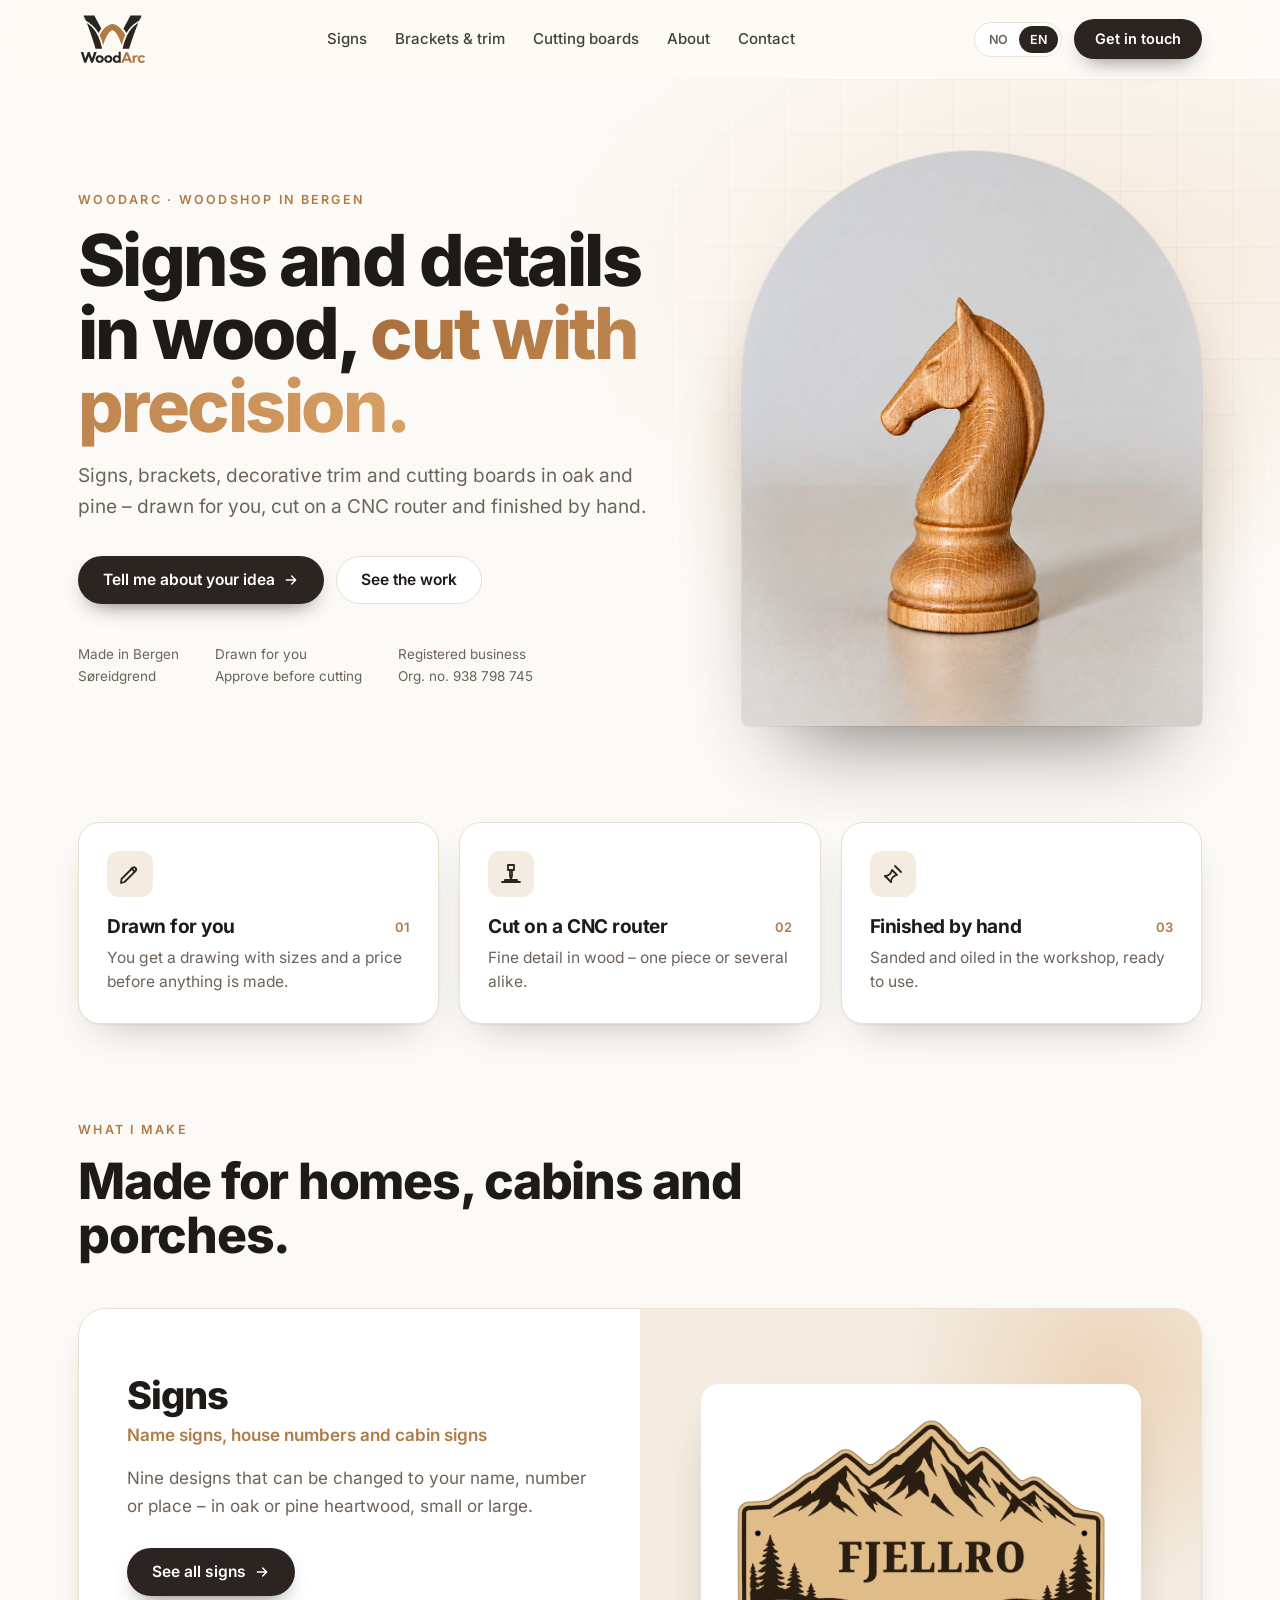
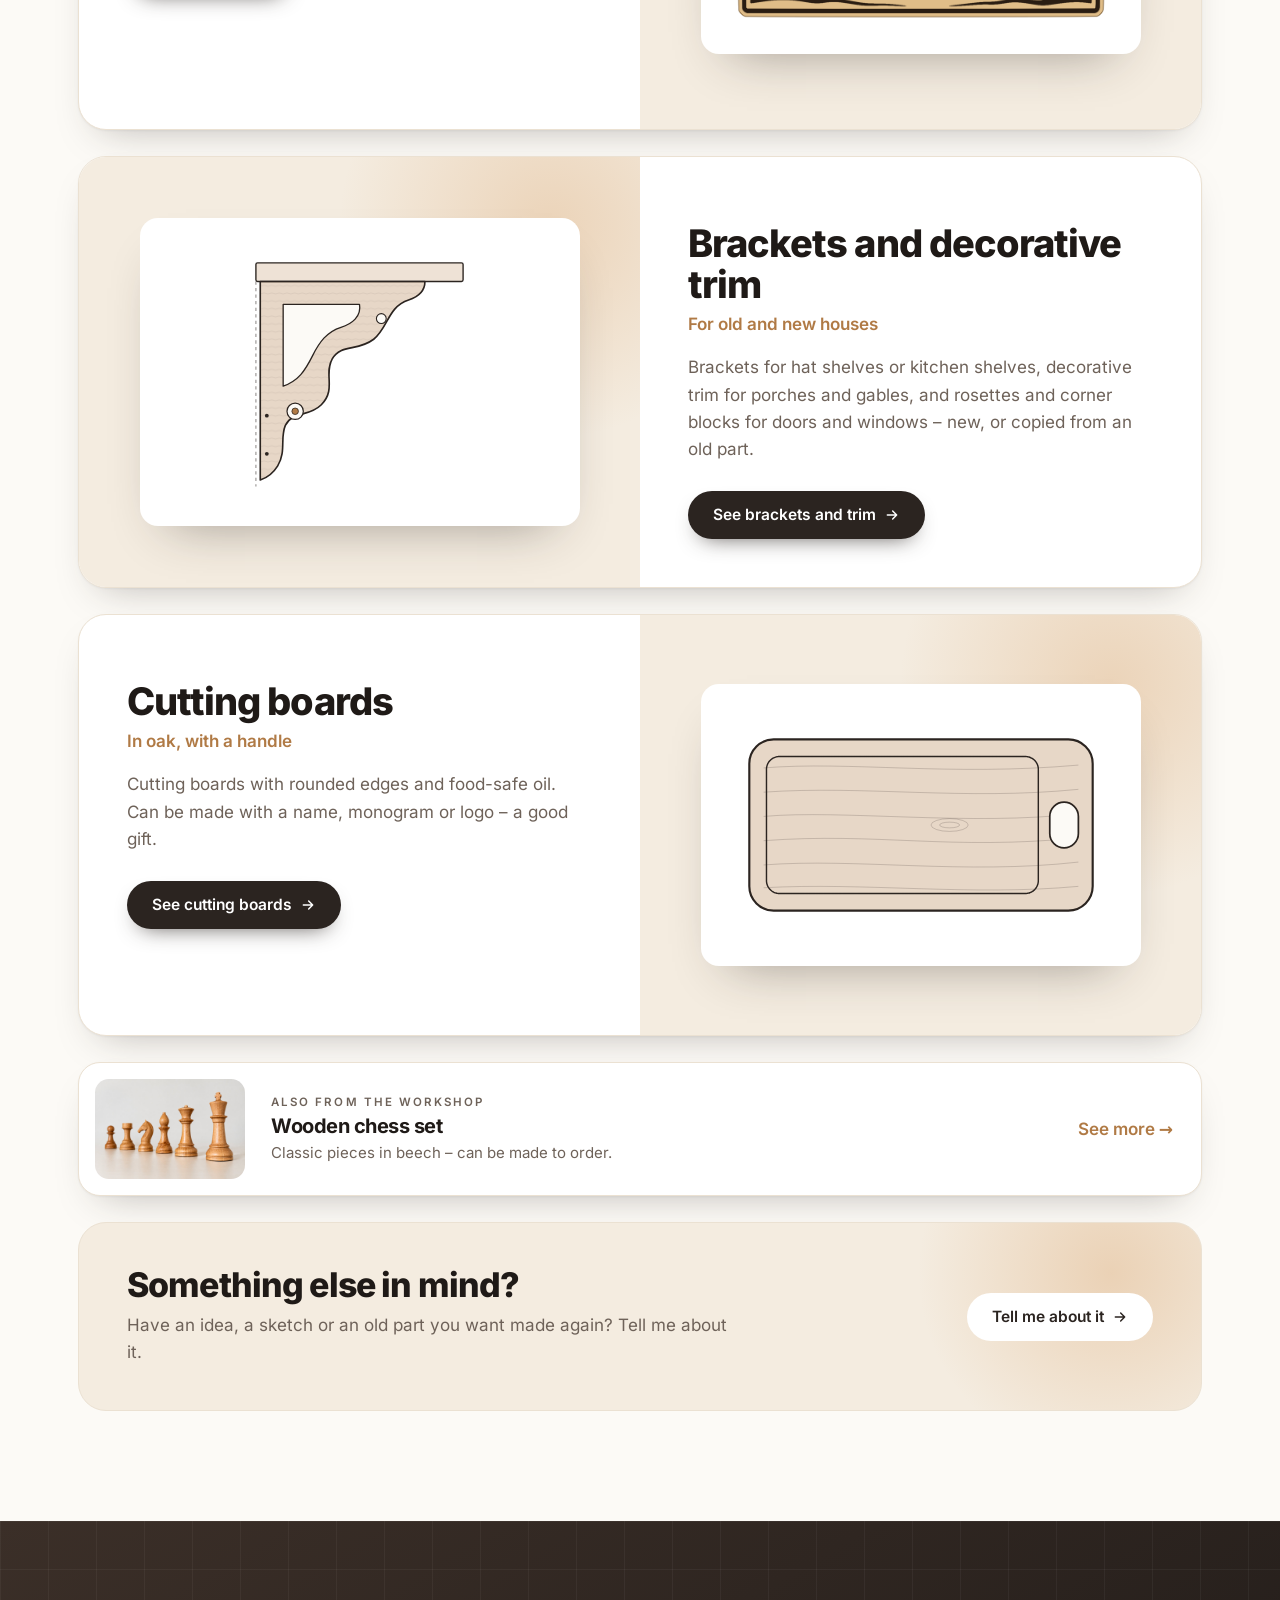
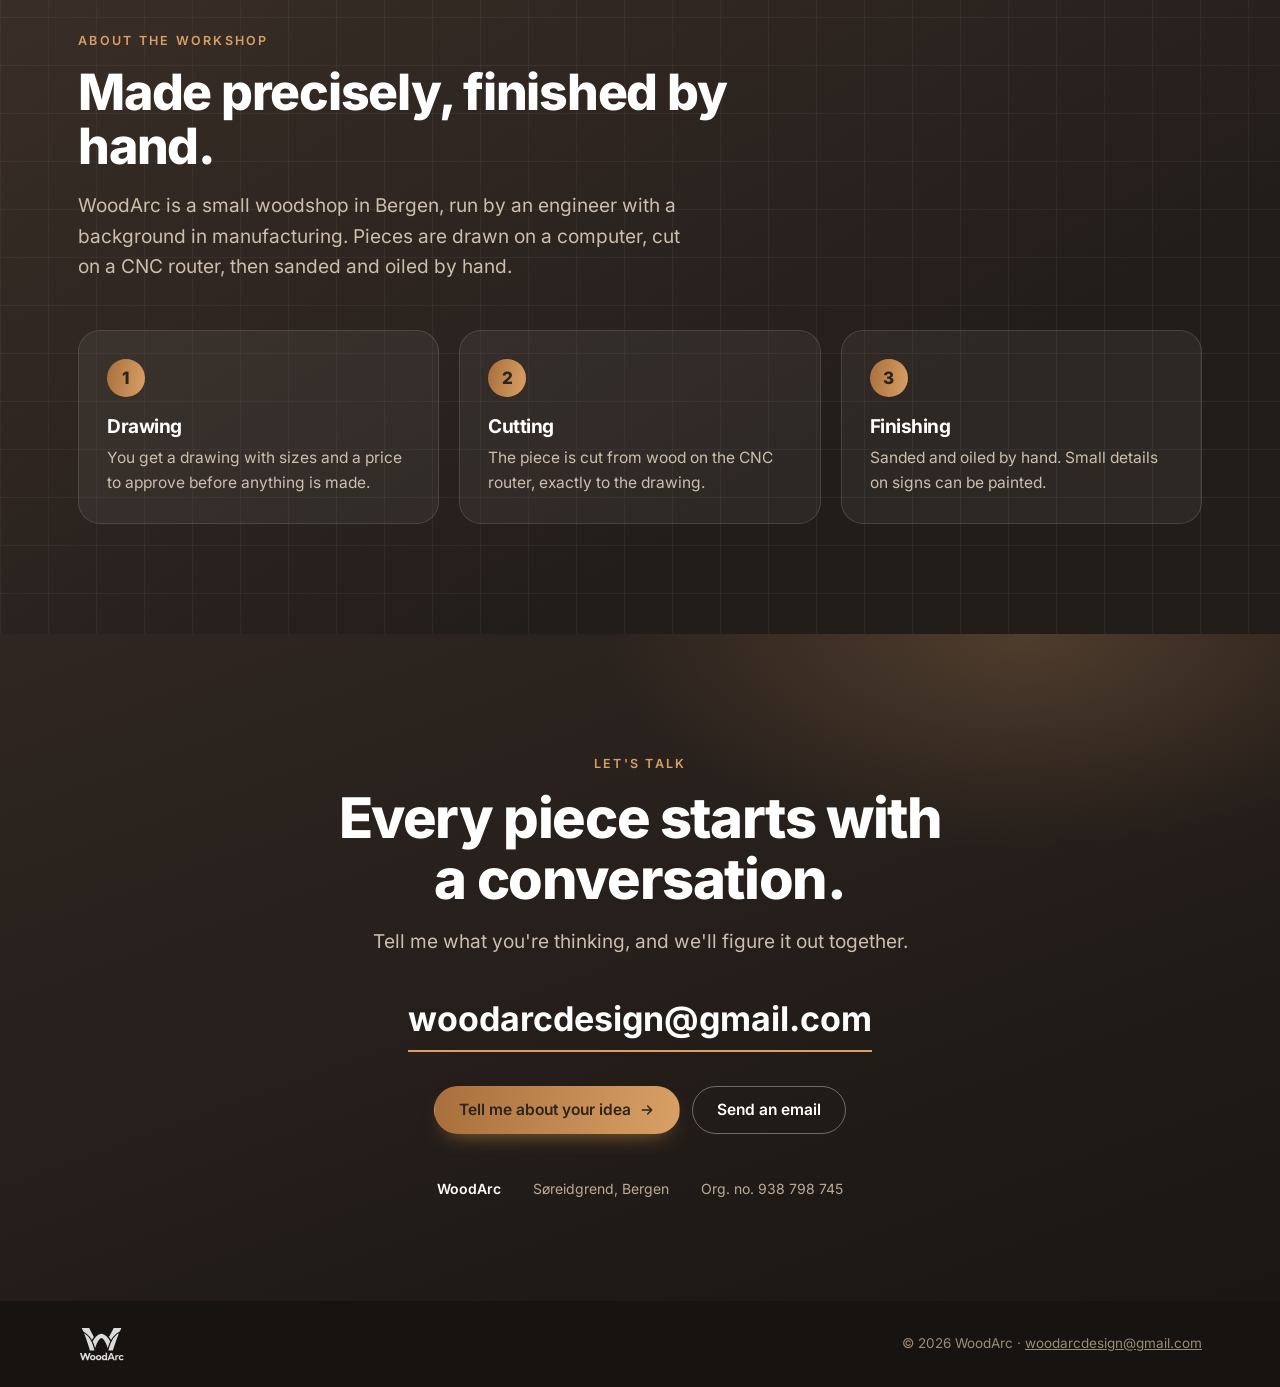
==== commit 89ceeca4: "Add files via upload" ====
--- a/index.html
+++ b/index.html
@@ -39,7 +39,7 @@
       <h1><span lang="nb">Skilt og detaljer i tre, <span class="accent">frest med presisjon.</span></span><span lang="en">Signs and details in wood, <span class="accent">cut with precision.</span></span></h1>
       <p class="lead"><span lang="nb">Skilt, konsoller, snekkerglede og skjærefjøler i eik og furu – tegnet for deg, frest på CNC og ferdigbehandlet for hånd.</span><span lang="en">Signs, brackets, decorative trim and cutting boards in oak and pine – drawn for you, cut on a CNC router and finished by hand.</span></p>
       <div class="btns">
-        <a class="btn btn-primary" href="bestill/"><span lang="nb">Fortell om ideen din</span><span lang="en">Tell me your idea</span> <svg width="16" height="16" viewBox="0 0 24 24" fill="none" stroke="currentColor" stroke-width="2.2" stroke-linecap="round" stroke-linejoin="round" aria-hidden="true"><path d="M5 12h14M13 6l6 6-6 6"/></svg></a>
+        <a class="btn btn-primary" href="bestill/"><span lang="nb">Fortell om ideen din</span><span lang="en">Tell me about your idea</span> <svg width="16" height="16" viewBox="0 0 24 24" fill="none" stroke="currentColor" stroke-width="2.2" stroke-linecap="round" stroke-linejoin="round" aria-hidden="true"><path d="M5 12h14M13 6l6 6-6 6"/></svg></a>
         <a class="btn btn-ghost" href="#arbeider"><span lang="nb">Se arbeidene</span><span lang="en">See the work</span></a>
       </div>
       <div class="facts-row">
@@ -132,7 +132,7 @@
     <p class="lead" style="margin:18px auto 0"><span lang="nb">Fortell hva du tenker på, så finner vi ut av det sammen.</span><span lang="en">Tell me what you're thinking, and we'll figure it out together.</span></p>
     <a class="mail" href="mailto:woodarcdesign@gmail.com">woodarcdesign@gmail.com</a>
     <div class="btns">
-      <a class="btn btn-oak" href="bestill/"><span lang="nb">Fortell om ideen din</span><span lang="en">Tell me your idea</span> <svg width="16" height="16" viewBox="0 0 24 24" fill="none" stroke="currentColor" stroke-width="2.2" stroke-linecap="round" stroke-linejoin="round" aria-hidden="true"><path d="M5 12h14M13 6l6 6-6 6"/></svg></a>
+      <a class="btn btn-oak" href="bestill/"><span lang="nb">Fortell om ideen din</span><span lang="en">Tell me about your idea</span> <svg width="16" height="16" viewBox="0 0 24 24" fill="none" stroke="currentColor" stroke-width="2.2" stroke-linecap="round" stroke-linejoin="round" aria-hidden="true"><path d="M5 12h14M13 6l6 6-6 6"/></svg></a>
       <a class="btn btn-outline-light" href="mailto:woodarcdesign@gmail.com"><span lang="nb">Send en e-post</span><span lang="en">Send an email</span></a>
     </div>
     <div class="facts"><b>WoodArc</b><span>Søreidgrend, Bergen</span><span><span lang="nb">Org.nr.</span><span lang="en">Org. no.</span> 938 798 745</span></div>
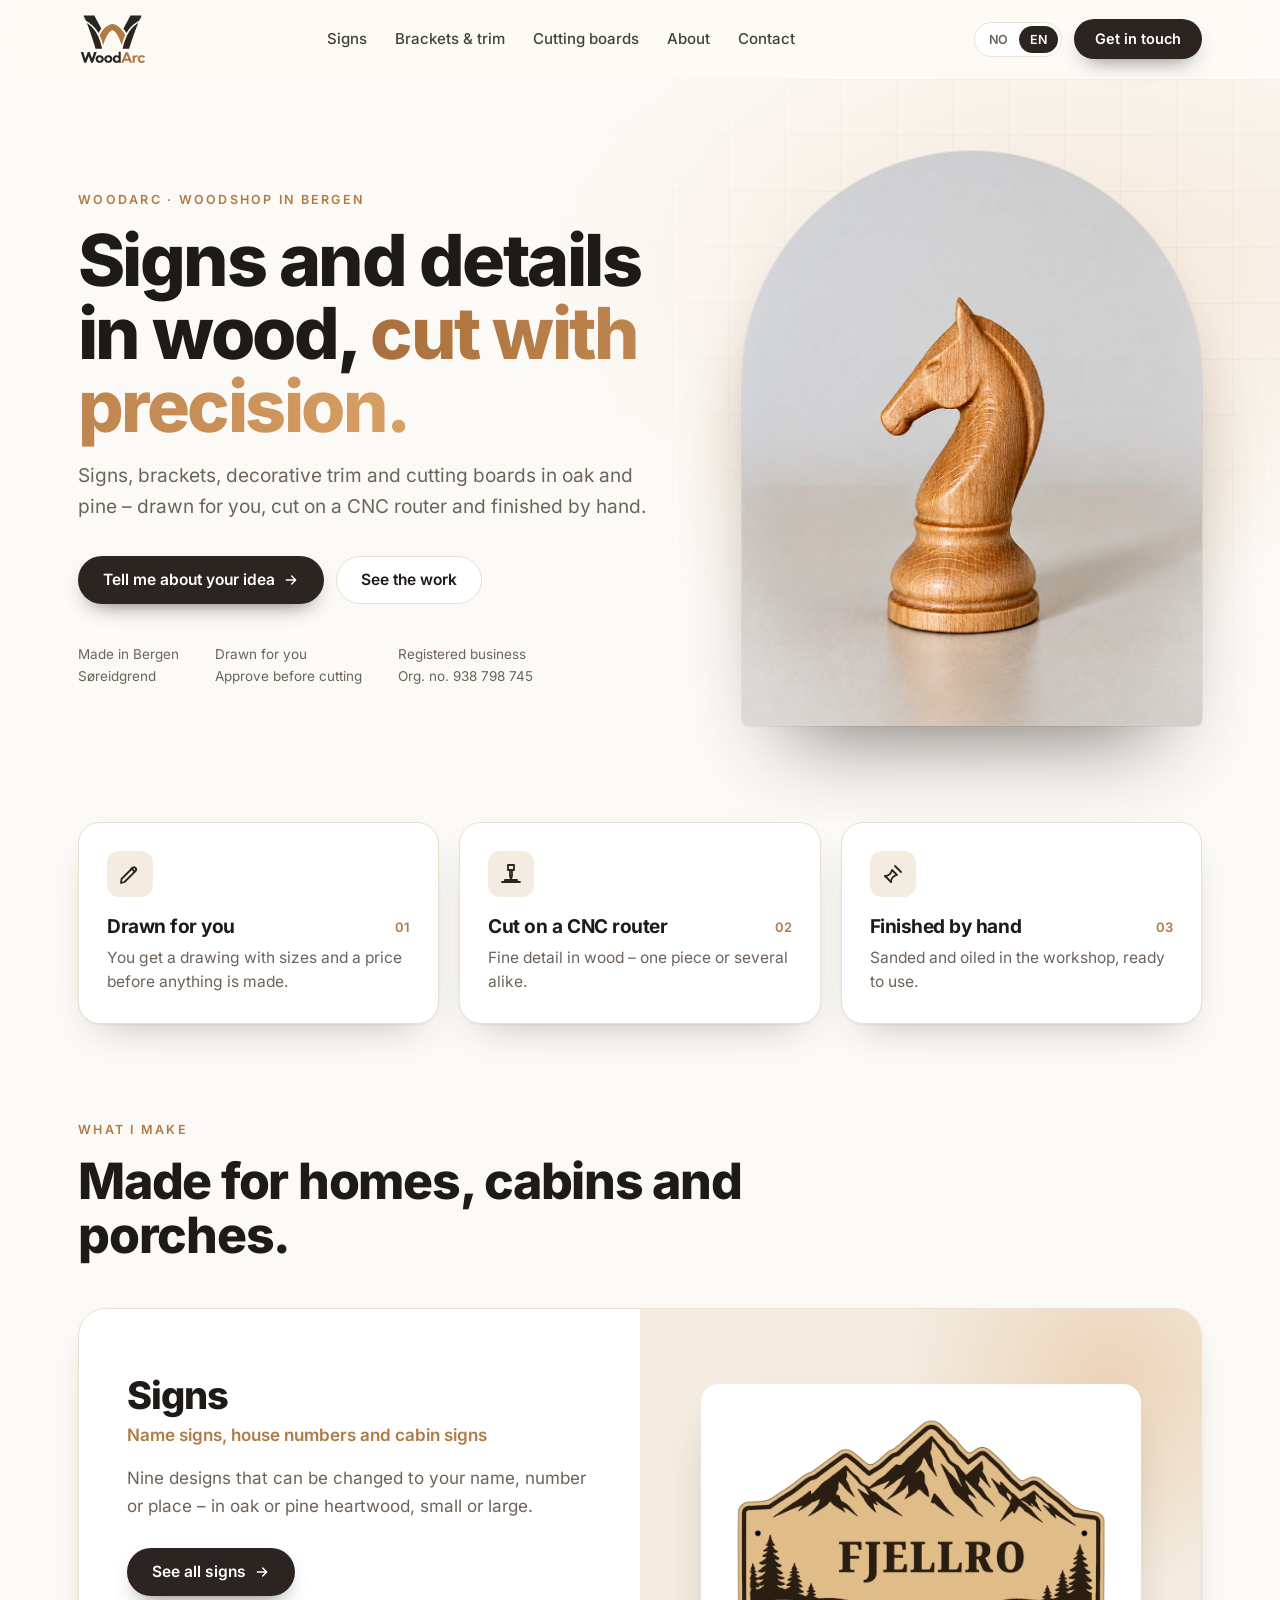
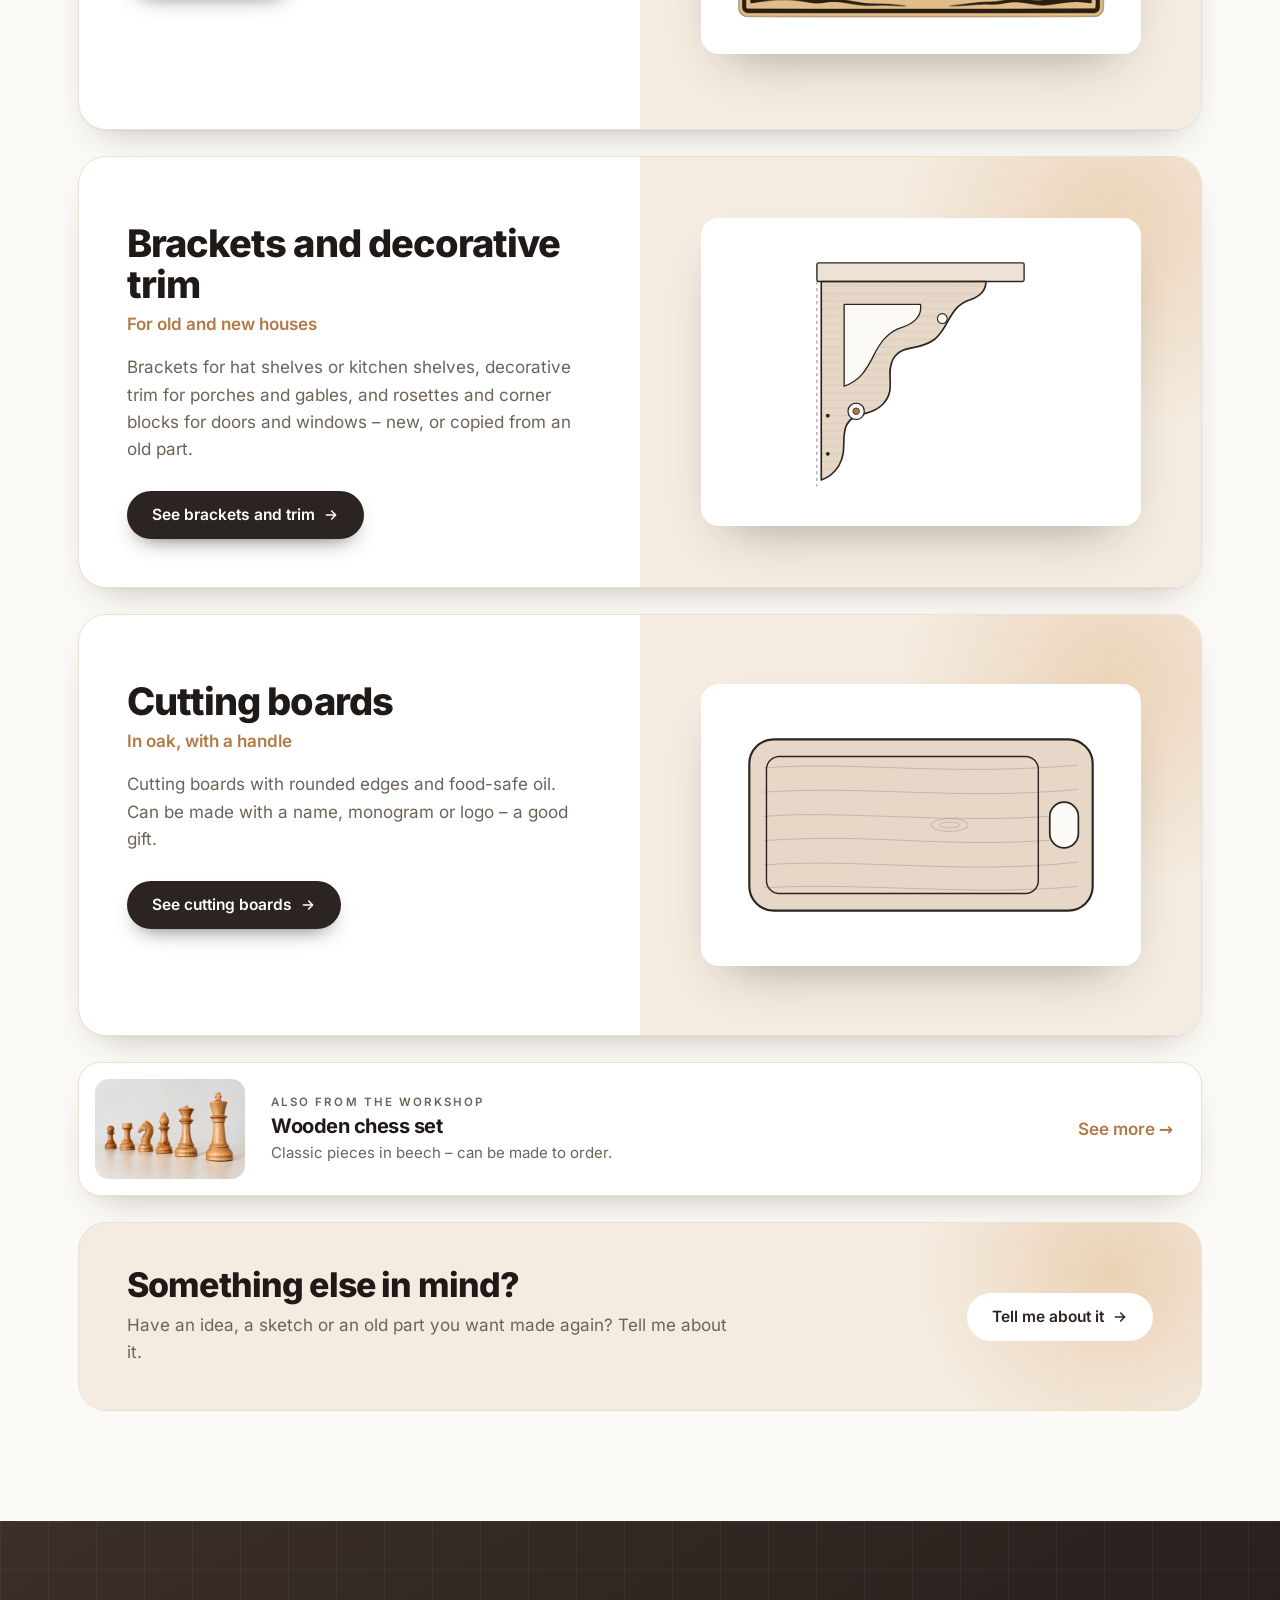
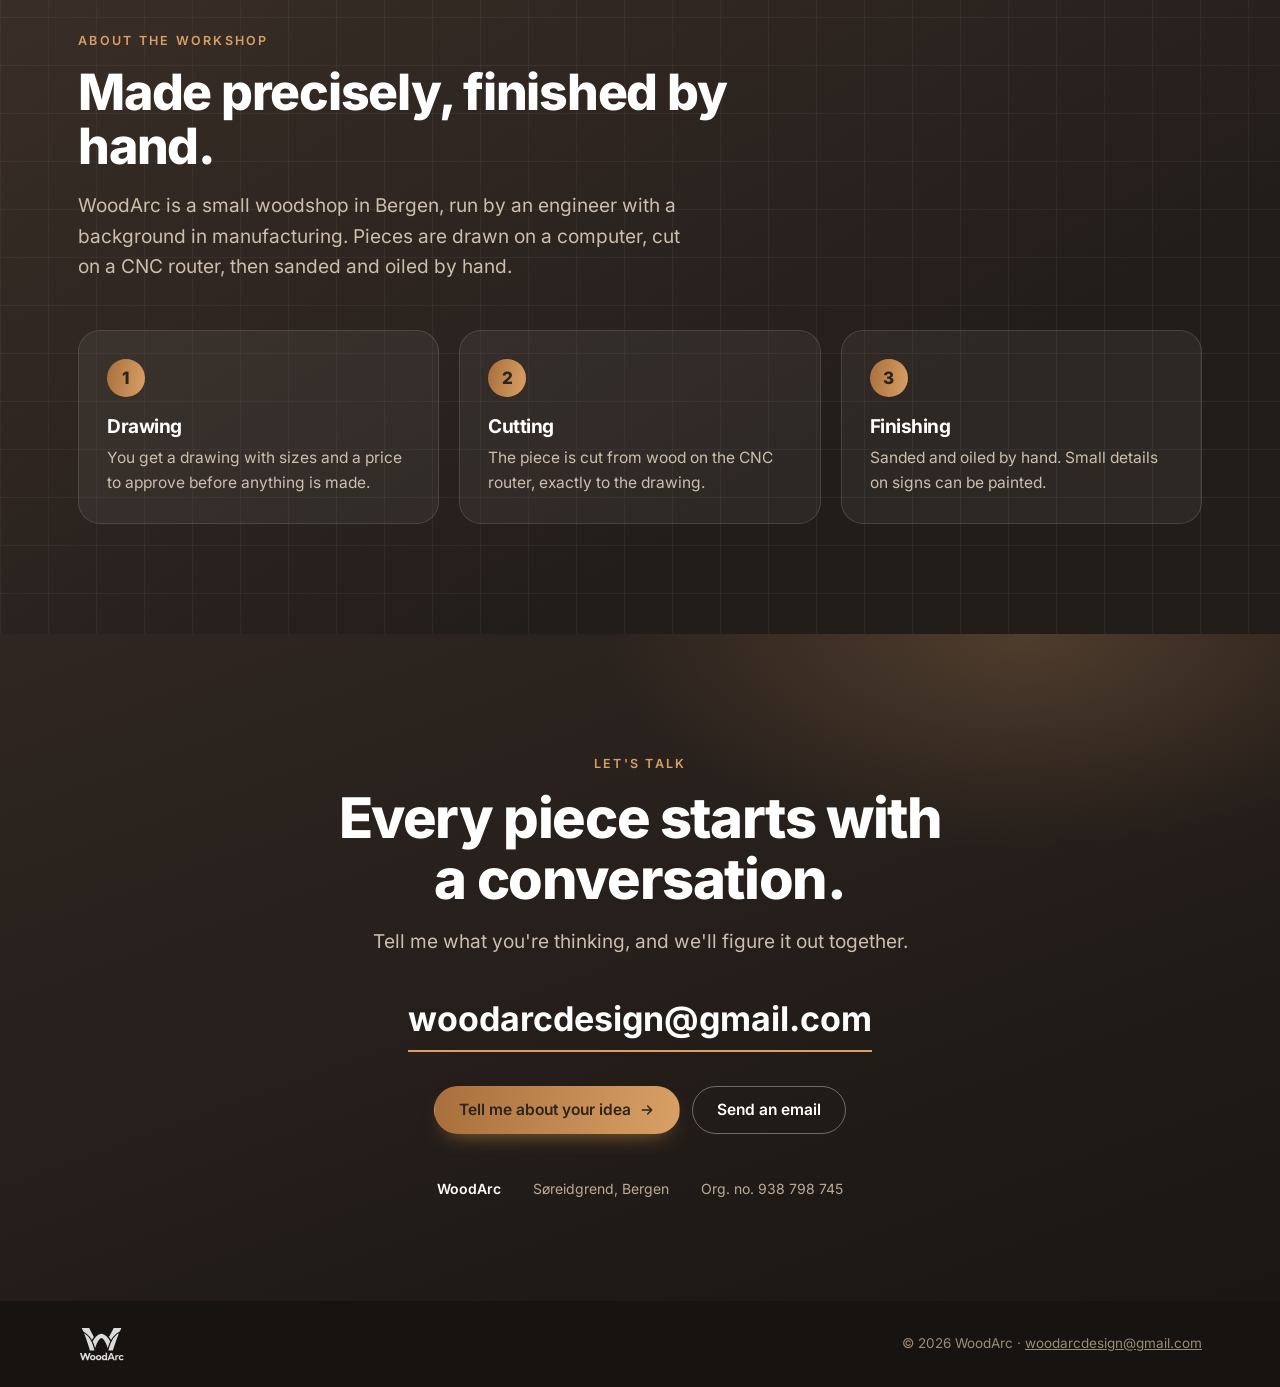
==== commit 7b26aa90: "Add files via upload" ====
--- a/index.html
+++ b/index.html
@@ -79,14 +79,14 @@
       <div class="panel"><div class="tile"><img src="img/sign-fjellro.png" alt="Hytteskilt Fjellro" loading="lazy"></div></div>
     </article>
 
-    <article class="feature rev">
-      <div class="panel"><div class="tile"><img src="img/bracket.svg" alt="Hylleknekt i tre" loading="lazy"></div></div>
+    <article class="feature">
       <div class="txt">
         <h3><span lang="nb">Konsoller og snekkerglede</span><span lang="en">Brackets and decorative trim</span></h3>
         <p class="sub"><span lang="nb">Til gamle og nye hus</span><span lang="en">For old and new houses</span></p>
         <p><span lang="nb">Knekter til hattehylle eller kjøkkenhylle, snekkerglede til veranda og gavl, og rosetter og hjørneklosser til dør og vindu – nye eller kopiert etter en gammel del.</span><span lang="en">Brackets for hat shelves or kitchen shelves, decorative trim for porches and gables, and rosettes and corner blocks for doors and windows – new, or copied from an old part.</span></p>
         <div class="btns"><a class="btn btn-primary" href="snekkerglede/"><span lang="nb">Se konsoller og snekkerglede</span><span lang="en">See brackets and trim</span> <svg width="16" height="16" viewBox="0 0 24 24" fill="none" stroke="currentColor" stroke-width="2.2" stroke-linecap="round" stroke-linejoin="round" aria-hidden="true"><path d="M5 12h14M13 6l6 6-6 6"/></svg></a></div>
       </div>
+      <div class="panel"><div class="tile"><img src="img/bracket.svg" alt="Hylleknekt i tre" loading="lazy"></div></div>
     </article>
 
     <article class="feature">
